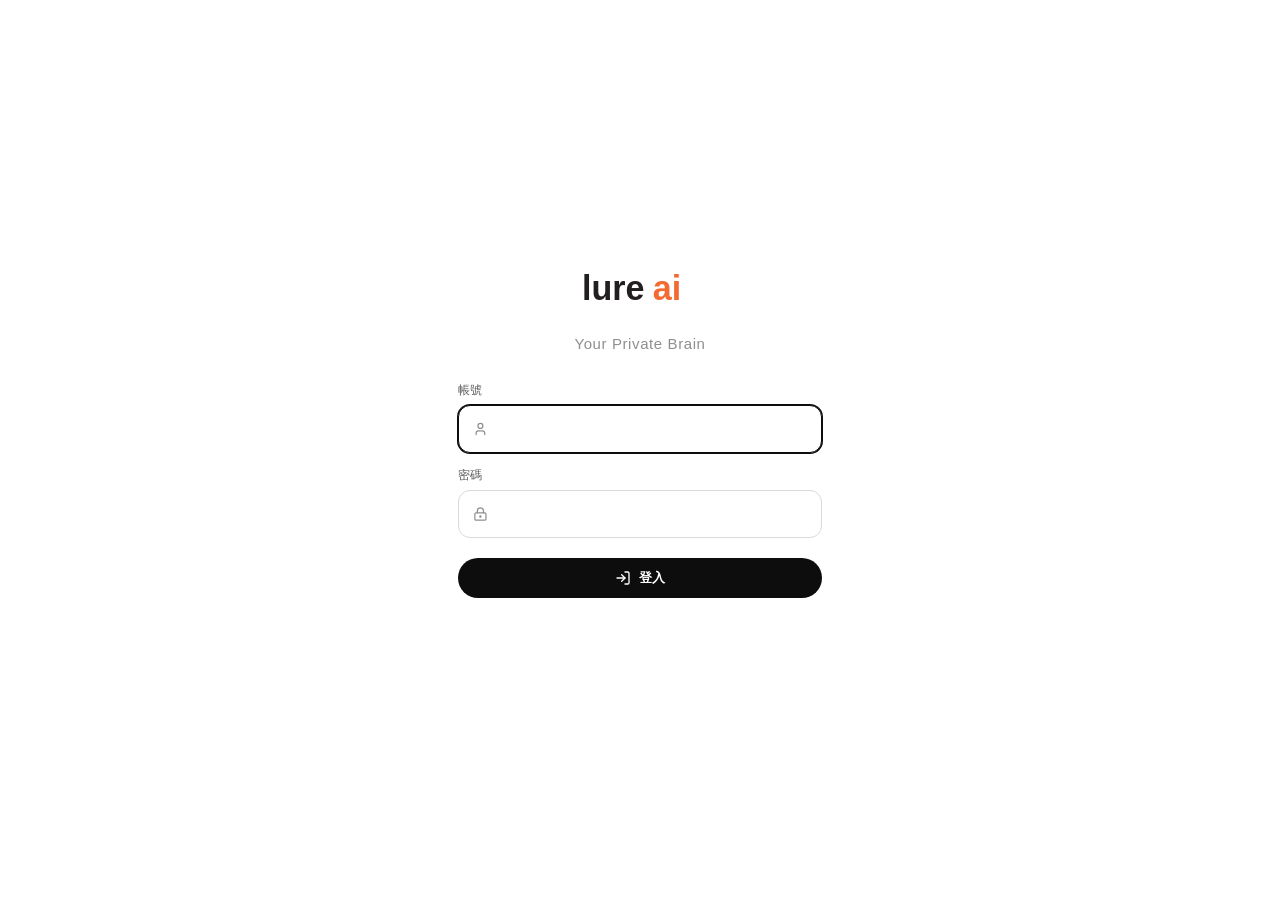
==== static/index.html @ c88744de "feat: 客服模式真人化、帳號彈窗與介面細修 客服模式（依使用者規格）： - 語氣專業穩重親切，不用「啦」可用「唷」，數字一律阿拉伯數字 - 每則訊息 10 字內、超過自動拆句（模型指令＋前端 se" ====
<!doctype html>
<html lang="zh-Hant">
<head>
  <meta charset="utf-8">
  <meta name="viewport" content="width=device-width, initial-scale=1, viewport-fit=cover, interactive-widget=resizes-content">
  <!-- 深色模式下沒有對應的 theme-color 時，iOS 會用系統灰底畫狀態列，
       頁面是白的就會出現一條分割線；兩種模式都指定白色並鎖定淺色配色。 -->
  <meta name="theme-color" content="#ffffff" media="(prefers-color-scheme: light)">
  <meta name="theme-color" content="#ffffff" media="(prefers-color-scheme: dark)">
  <meta name="theme-color" content="#ffffff">
  <meta name="color-scheme" content="light">
  <meta name="mobile-web-app-capable" content="yes">
  <meta name="apple-mobile-web-app-capable" content="yes">
  <meta name="apple-mobile-web-app-status-bar-style" content="default">
  <meta name="apple-mobile-web-app-title" content="LUREAI">
  <title>LUREAI 你的智慧大腦中心</title>
  <link rel="icon" href="favicon.png" type="image/png">
  <link rel="apple-touch-icon" href="app-icon.png">
  <link rel="manifest" href="manifest.webmanifest">
  <link rel="stylesheet" href="app.css">
</head>
<body>
  <section id="login-gate" class="login-gate" aria-labelledby="login-title">
    <form id="login-form" class="login-panel">
      <img class="login-logo" src="logo.svg" alt="lure ai">
      <div class="login-heading">
        <h1 id="login-title" class="login-tagline">Your Private Brain</h1>
      </div>
      <label for="login-username">帳號</label>
      <div class="login-field"><i data-lucide="user"></i><input id="login-username" name="username" autocomplete="username" required></div>
      <label for="login-password">密碼</label>
      <div class="login-field"><i data-lucide="lock-keyhole"></i><input id="login-password" name="password" type="password" autocomplete="current-password" required></div>
      <button id="login-button" class="command-button login-button" type="submit"><i data-lucide="log-in"></i><span>登入</span></button>
      <p id="login-status" class="login-status" role="status" aria-live="polite"></p>
    </form>
  </section>

  <div id="app-shell" class="app-shell" hidden>
    <aside class="sidebar" id="sidebar" aria-label="對話側邊欄">
      <div class="brand-row">
        <img class="brand-logo" src="logo.svg" alt="lure ai">
        <button class="icon-button sidebar-search" id="sidebar-search" type="button" title="搜尋對話" aria-label="搜尋對話"><i data-lucide="search"></i></button>
        <button class="icon-button sidebar-panel" id="sidebar-panel" type="button" title="收合側邊欄" aria-label="收合側邊欄"><i data-lucide="panel-left-close"></i></button>
        <button class="icon-button sidebar-close" id="sidebar-close" title="關閉側邊欄" aria-label="關閉側邊欄"><i data-lucide="x"></i></button>
      </div>
      <label class="conversation-search" id="conversation-search" hidden>
        <i data-lucide="search"></i>
        <input id="conversation-search-input" type="search" placeholder="搜尋對話" aria-label="搜尋最近對話">
      </label>
      <nav class="primary-nav" aria-label="主要功能">
        <button class="primary-nav-item active" id="new-chat" type="button"><i data-lucide="square-pen"></i><span>新對話</span></button>
      </nav>
      <div class="sidebar-label">最近</div>
      <nav id="conversation-list" class="conversation-list" aria-label="最近對話"></nav>
      <div class="sidebar-footer">
        <div id="account-menu" class="account-menu" hidden>
          <div class="account-tabs" role="tablist" aria-label="帳號選單分頁">
            <button class="account-tab active" type="button" data-tab="settings">設定</button>
            <button class="account-tab" type="button" data-tab="usage">用量</button>
          </div>
          <div id="account-panel-settings" class="account-panel">
            <div class="menu-label">語氣設定</div>
            <div class="tone-toggle" id="tone-toggle" role="group" aria-label="語氣設定">
              <button type="button" class="tone-option active" data-tone="expert" aria-pressed="true" title="專家模式：完整條列、講深講透">專家</button>
              <button type="button" class="tone-option" data-tone="service" aria-pressed="false" title="客服模式：像真人聊天，一句一句回">客服</button>
            </div>
          </div>
          <div id="account-panel-usage" class="account-panel" hidden>
            <section class="usage-panel" aria-labelledby="usage-title">
              <div class="usage-heading"><span id="usage-title">本月用量</span><strong id="usage-percent">0%</strong></div>
              <div class="usage-track" role="progressbar" aria-label="本月預算用量" aria-valuemin="0" aria-valuemax="100" aria-valuenow="0"><span id="usage-progress"></span></div>
              <strong id="usage-spend" class="usage-spend">NT$0 / NT$0</strong>
              <span id="usage-tokens" class="usage-tokens">0 tokens</span>
            </section>
          </div>
        </div>
        <div class="user-account" id="user-account" role="button" tabindex="0" aria-haspopup="true" aria-expanded="false" title="帳號選單">
          <div id="profile-avatar" class="profile-avatar" aria-hidden="true">U</div>
          <div class="profile-copy"><strong id="user-name">使用者</strong><span id="index-scope" hidden>索引已隔離</span></div>
          <a id="admin-link" class="icon-button" href="/admin" target="_blank" rel="noopener" title="設定（另開分頁）" aria-label="設定（另開分頁）" hidden><i data-lucide="settings"></i></a>
          <button id="logout-button" class="icon-button" type="button" title="登出" aria-label="登出"><i data-lucide="log-out"></i></button>
        </div>
      </div>
    </aside>

    <main class="chat-main" id="chat-main">
      <header class="topbar">
        <button class="icon-button menu-button" id="menu-button" title="開啟側邊欄" aria-label="開啟側邊欄"><i data-lucide="panel-left"></i></button>
        <div class="topbar-title" id="topbar-title">
          <h1 id="conversation-title">新對話</h1>
          <input id="conversation-title-input" class="title-input" maxlength="40" aria-label="編輯對話名稱" hidden>
          <button id="rename-conversation" class="icon-button rename-button" type="button" title="編輯名稱" aria-label="編輯對話名稱"><i data-lucide="pencil"></i></button>
        </div>
      </header>

      <section id="messages" class="messages" aria-live="polite"></section>

      <div class="composer-shell">
        <form id="composer" class="composer">
          <textarea id="prompt" rows="1" maxlength="1200" placeholder="輸入輔導問題" aria-label="輸入問題"></textarea>
          <button id="stop-button" class="composer-action stop-action" type="button" title="停止產生" aria-label="停止產生" hidden><i data-lucide="square"></i></button>
          <button id="send-button" class="composer-action send-action" type="submit" title="送出訊息" aria-label="送出訊息"><i data-lucide="arrow-up"></i></button>
        </form>
        <div class="composer-meta"><span id="knowledge-scope">回答僅使用已核准知識</span><span id="char-count">0 / 1200</span></div>
      </div>
    </main>

    <aside id="source-drawer" class="source-drawer" aria-label="來源資料" aria-hidden="true">
      <div class="drawer-header">
        <div><span class="eyebrow">SOURCE</span><h2>回答來源</h2></div>
        <button class="icon-button" id="source-close" title="關閉來源" aria-label="關閉來源"><i data-lucide="x"></i></button>
      </div>
      <div id="source-content" class="source-content"></div>
    </aside>
    <button id="drawer-overlay" class="drawer-overlay" aria-label="關閉面板" hidden></button>
  </div>
  <script src="vendor/lucide.min.js"></script>
  <script src="chat.js"></script>
</body>
</html>
---- static/app.css ----
:root {
  color-scheme: light;
  --ink: #0d0d0d;
  --ink-soft: #5d5d5d;
  --canvas: #ffffff;
  --surface: #ffffff;
  --sidebar: #f9f9f9;
  --line: #ececec;
  --line-strong: #d9d9d9;
  --muted: #8f8f8f;
  --hover: #ececec;
  --bubble: #f4f4f4;
  --ok: #10a37f;
  --ok-soft: #e6f4ef;
  --warning: #d92d20;
  --warning-soft: #fdecea;
  --caution: #b54708;
  --caution-soft: #fff3e0;
  --focus: #2f6fca;
  --sidebar-width: 260px;
  --drawer-width: 420px;
  --radius: 16px;
  --radius-sm: 12px;
  --radius-pill: 999px;
  font-family: -apple-system, BlinkMacSystemFont, "Segoe UI", "Helvetica Neue", "PingFang TC", "Noto Sans TC", sans-serif;
  color: var(--ink);
  background: var(--canvas);
  letter-spacing: 0;
}

* { box-sizing: border-box; letter-spacing: 0; }
[hidden] { display: none !important; }
html, body { height: 100%; margin: 0; }
body { overflow: hidden; background: var(--canvas); overscroll-behavior-y: none; }
/* 安裝成 App 後畫面會延伸到瀏海與底部，這兩塊要跟內容同色。 */
@supports (padding: env(safe-area-inset-top)) {
  html { background: var(--canvas); }
}
button, input, textarea, select { font: inherit; }
button, a { -webkit-tap-highlight-color: transparent; }
button:focus-visible, a:focus-visible, input:focus-visible, textarea:focus-visible, select:focus-visible { outline: 3px solid color-mix(in srgb, var(--focus) 28%, transparent); outline-offset: 2px; }
.app-shell { min-height: 0; display: grid; grid-template-columns: var(--sidebar-width) minmax(0, 1fr); height: 100%; }
.app-shell:has(.sidebar.desktop-hidden) { grid-template-columns: 0 minmax(0, 1fr); }

.sidebar { min-width: 0; display: flex; flex-direction: column; padding: 10px 8px 8px; color: var(--ink); background: var(--sidebar); border-right: 1px solid var(--line); z-index: 30; transition: margin-left 180ms ease; }
.sidebar.desktop-hidden { margin-left: calc(var(--sidebar-width) * -1); }
.brand-row { min-height: 48px; display: flex; align-items: center; gap: 4px; padding: 0 4px 0 7px; }
.brand-logo { display: block; width: 94px; height: 28px; object-fit: contain; object-position: left center; }
.brand-row .brand-logo { margin-right: auto; }
.sidebar-close { display: none; }
.sidebar-search, .sidebar-panel { flex: 0 0 34px; }
.icon-button { width: 34px; height: 34px; display: inline-grid; place-items: center; padding: 0; color: var(--ink); background: transparent; border: 0; border-radius: 10px; cursor: pointer; text-decoration: none; }
.icon-button:hover { background: var(--hover); }
.icon-button svg { width: 19px; height: 19px; stroke-width: 1.8; }
.sidebar-close { display: none; }
.conversation-search { height: 40px; display: flex; align-items: center; gap: 8px; margin: 4px 4px 7px; padding: 0 12px; background: var(--surface); border: 1px solid var(--line-strong); border-radius: var(--radius-pill); }
.conversation-search svg { width: 16px; color: var(--muted); }
.conversation-search input { min-width: 0; width: 100%; border: 0; outline: 0; background: transparent; }
.primary-nav { display: grid; gap: 2px; margin: 12px 0 25px; }
.primary-nav-item { width: 100%; min-height: 40px; display: flex; align-items: center; gap: 12px; padding: 8px 10px; color: var(--ink); background: transparent; border: 0; border-radius: 10px; text-decoration: none; text-align: left; cursor: pointer; font-size: 14px; }
.primary-nav-item:hover, .primary-nav-item.active { background: var(--hover); }
.primary-nav-item svg { width: 20px; height: 20px; flex: 0 0 20px; stroke-width: 1.8; }
.sidebar-label { margin: 0 10px 8px; color: var(--muted); font-size: 12px; font-weight: 500; }
.conversation-list { flex: 1; min-height: 0; overflow-y: auto; }
.conversation-item { width: 100%; min-height: 38px; display: flex; align-items: center; gap: 6px; padding: 6px 6px 6px 10px; margin-bottom: 2px; color: var(--ink); background: transparent; border: 0; border-radius: 10px; text-align: left; cursor: pointer; font-size: 13px; }
.conversation-item:hover, .conversation-item.active { background: var(--hover); }
.conversation-item span { flex: 1; min-width: 0; overflow: hidden; text-overflow: ellipsis; white-space: nowrap; }
.conversation-delete { width: 28px; height: 28px; flex: 0 0 28px; display: inline-grid; place-items: center; padding: 0; color: var(--muted); background: transparent; border: 0; border-radius: 8px; cursor: pointer; opacity: 0; transition: opacity 120ms ease; }
.conversation-delete svg { width: 15px; height: 15px; }
.conversation-item:hover .conversation-delete, .conversation-item:focus-within .conversation-delete { opacity: 1; }
.conversation-delete:hover { color: var(--warning); background: #e4e4e4; }
/* 刪除不用瀏覽器原生視窗：第一下變成「確定刪除」，再按一下才刪 */
.conversation-delete.confirming { width: auto; flex-basis: auto; padding: 0 8px; opacity: 1; color: var(--warning); background: var(--warning-soft); }
.confirm-delete { font-size: 11px; font-weight: 600; white-space: nowrap; }
@media (hover: none) {
  .conversation-delete { opacity: 1; }
}
.sidebar-footer { position: relative; display: grid; gap: 12px; padding: 14px 7px 5px; border-top: 1px solid var(--line); }
/* 帳號彈窗：按名字打開，設定（語氣）／用量 兩個分頁 */
.account-menu { position: absolute; left: 7px; right: 7px; bottom: calc(100% + 6px); z-index: 80; padding: 10px; background: var(--surface); border: 1px solid var(--line); border-radius: var(--radius); box-shadow: 0 10px 26px rgba(0, 0, 0, 0.08); }
.account-tabs { display: flex; gap: 2px; padding: 2px; margin-bottom: 10px; background: var(--sidebar); border-radius: var(--radius-pill); }
.account-tab { flex: 1; min-height: 28px; color: var(--ink-soft); background: transparent; border: 0; border-radius: var(--radius-pill); cursor: pointer; font-size: 12px; font-weight: 600; }
.account-tab.active { color: #fff; background: var(--ink); }
.menu-label { margin: 2px 2px 8px; color: var(--muted); font-size: 11px; }
.account-panel .tone-toggle { display: flex; }
.account-menu .usage-panel { border: 0; padding: 2px; }
.usage-panel { min-width: 0; padding: 12px; background: var(--surface); border: 1px solid var(--line); border-radius: var(--radius-sm); }
.usage-heading { display: flex; align-items: center; justify-content: space-between; gap: 10px; color: var(--muted); font-size: 10px; }
.usage-heading strong { color: var(--ink); font-family: "SFMono-Regular", Consolas, monospace; font-size: 10px; }
.usage-track { height: 6px; margin: 8px 0; overflow: hidden; background: #e7e7e7; border-radius: 3px; }
.usage-track span { display: block; width: 0; height: 100%; background: var(--ink); border-radius: inherit; transition: width 220ms ease; }
.usage-spend, .usage-tokens { display: block; }
.usage-spend { font-size: 11px; font-weight: 650; }
.usage-tokens { margin-top: 3px; color: var(--muted); font-family: "SFMono-Regular", Consolas, monospace; font-size: 9px; }
.user-account { min-width: 0; display: flex; align-items: center; gap: 9px; padding: 4px; border-radius: 10px; cursor: pointer; }
.user-account:hover { background: var(--hover); }
.user-account .icon-button { flex: 0 0 30px; width: 30px; height: 30px; color: var(--muted); }
.profile-avatar { width: 31px; height: 31px; flex: 0 0 31px; display: grid; place-items: center; color: #fff; background: var(--ink); border-radius: 50%; font-size: 13px; font-weight: 700; }
.profile-copy { min-width: 0; flex: 1; }
.profile-copy strong, .profile-copy span { display: block; overflow: hidden; text-overflow: ellipsis; white-space: nowrap; }
.profile-copy strong { font-size: 12px; }
.profile-copy span { margin-top: 3px; color: var(--muted); font-size: 10px; }

.login-gate { min-height: 100dvh; display: grid; place-items: center; padding: 24px; background: var(--canvas); }
.login-panel { width: min(380px, 100%); padding: 8px; background: transparent; border: 0; }
.login-logo { display: block; width: 122px; height: 37px; margin: 0 auto; object-fit: contain; object-position: center; }
.login-heading { margin: 26px 0 30px; text-align: center; }
.login-tagline { margin: 0; color: var(--muted); font-size: 15px; font-weight: 500; letter-spacing: .04em; }
.login-panel > label { display: block; margin: 14px 0 6px; color: var(--ink-soft); font-size: 12px; font-weight: 500; }
.login-field { height: 48px; display: flex; align-items: center; gap: 10px; padding: 0 14px; background: var(--surface); border: 1px solid var(--line-strong); border-radius: var(--radius-sm); }
.login-field:focus-within { border-color: var(--ink); box-shadow: 0 0 0 1px var(--ink); }
.login-field svg { width: 16px; color: var(--muted); }
.login-field input { min-width: 0; width: 100%; height: 100%; padding: 0; border: 0; outline: 0; background: transparent; }
.login-button { width: 100%; margin-top: 20px; min-height: 48px; border-radius: var(--radius-pill); font-size: 14px; }
.login-status { min-height: 18px; margin: 12px 0 0; color: var(--warning); text-align: center; font-size: 12px; }

.chat-main { position: relative; min-width: 0; min-height: 0; height: 100%; display: grid; grid-template-rows: 66px minmax(0, 1fr) auto; overflow: hidden; background: var(--surface); }
.topbar { position: relative; min-height: 66px; display: flex; align-items: center; justify-content: space-between; padding: 8px 18px; }
.topbar h1 { max-width: min(32vw, 420px); margin: 0; overflow: hidden; color: var(--ink); font-size: 15px; font-weight: 600; text-overflow: ellipsis; white-space: nowrap; opacity: 1; }
.is-empty .topbar-title { opacity: 0; pointer-events: none; }
.topbar-title { min-width: 0; display: flex; align-items: center; gap: 2px; margin-right: auto; }
.rename-button { width: 30px; height: 30px; color: var(--muted); flex: 0 0 30px; }
.rename-button svg { width: 15px; height: 15px; }
.title-input { width: min(320px, 52vw); height: 34px; padding: 0 10px; color: var(--ink); background: var(--surface); border: 1px solid var(--line-strong); border-radius: 10px; outline: 0; font-size: 15px; font-weight: 600; }
.title-input:focus { border-color: var(--ink); box-shadow: 0 0 0 1px var(--ink); }
.menu-button { display: none; }
.sidebar.desktop-hidden + .chat-main .menu-button { display: inline-grid; }
.mode-switch { position: absolute; left: 50%; top: 10px; display: grid; grid-template-columns: repeat(2, 108px); padding: 3px; background: var(--bubble); border-radius: var(--radius-pill); transform: translateX(-50%); }
.mode-option { height: 42px; display: grid; place-items: center; color: var(--ink-soft); background: transparent; border: 0; border-radius: var(--radius-pill); text-decoration: none; cursor: pointer; font-size: 14px; }
.mode-option.active { color: var(--ink); background: var(--surface); box-shadow: 0 1px 5px rgba(0, 0, 0, 0.12); font-weight: 600; }

.messages {
  min-height: 0;
  height: 100%;
  overflow-x: hidden;
  overflow-y: auto;
  padding: 0 24px 42px;
  overscroll-behavior-y: contain;
  scroll-behavior: smooth;
  scrollbar-gutter: stable;
  scrollbar-width: thin;
  touch-action: pan-y;
  -webkit-overflow-scrolling: touch;
}
.messages::-webkit-scrollbar { width: 7px; }
.messages::-webkit-scrollbar-thumb { background: #d7d7d7; border: 2px solid transparent; border-radius: 4px; background-clip: padding-box; }
.welcome { width: min(760px, 100%); margin: 0 auto; padding-top: min(28vh, 310px); }
.welcome h2 { margin: 0; color: var(--ink); font-size: 28px; line-height: 1.35; text-align: center; font-weight: 500; }
.prompt-list { width: min(680px, 100%); display: flex; flex-wrap: wrap; justify-content: center; gap: 10px; margin: 130px auto 0; }
.prompt-suggestion { min-height: 42px; display: inline-flex; align-items: center; gap: 9px; padding: 8px 16px; color: var(--ink-soft); background: var(--surface); border: 1px solid var(--line-strong); border-radius: var(--radius-pill); text-align: left; cursor: pointer; font-size: 13px; }
.prompt-suggestion:hover { color: var(--ink); background: var(--bubble); }
.prompt-suggestion svg { width: 16px; height: 16px; flex: 0 0 16px; color: var(--ink); fill: none; stroke-width: 1.8; }

.message-row { width: min(760px, 100%); display: flex; margin: 26px auto 0; }
.message-row:last-child { animation: message-in 180ms ease both; }
@keyframes message-in { from { opacity: 0; transform: translateY(6px); } to { opacity: 1; transform: translateY(0); } }
.message-avatar { display: none; }
.message-role { display: none; }
.message-content { min-width: 0; flex: 1; }
.message-row.user { justify-content: flex-end; }
.message-row.user .message-content { flex: 0 1 auto; max-width: min(78%, 560px); }
.message-row.user .message-text { padding: 11px 18px; color: var(--ink); background: var(--bubble); border-radius: 24px; }
.message-text { color: var(--ink); font-size: 15px; line-height: 1.8; overflow-wrap: anywhere; white-space: pre-wrap; }
.message-text strong { font-weight: 700; }
.message-text code { padding: 1px 6px; background: var(--bubble); border-radius: 5px; font-family: "SFMono-Regular", Consolas, monospace; font-size: .9em; }
.message-text.rich { white-space: normal; }
.message-text.rich > * { margin: 0; }
.message-text.rich > * + * { margin-top: 10px; }
.message-text.rich ul, .message-text.rich ol { padding-left: 20px; }
.message-text.rich li + li { margin-top: 6px; }
.message-text.rich li::marker { color: var(--muted); }
.message-text .md-heading { font-weight: 700; font-size: 16px; }
.cite-ref { display: inline-grid; place-items: center; min-width: 19px; height: 19px; margin: 0 1px; padding: 0 4px; color: var(--ink-soft); background: var(--bubble); border: 0; border-radius: 50%; cursor: pointer; vertical-align: 2px; font-size: 11px; font-weight: 700; }
.cite-ref:hover { color: #fff; background: var(--ink); }
.message-status { display: inline-flex; align-items: center; gap: 6px; min-height: 26px; margin-top: 13px; padding: 4px 10px; color: var(--ok); background: var(--ok-soft); border: 0; border-radius: var(--radius-pill); font-size: 11px; font-weight: 600; }
.message-status.escalated { color: var(--warning); background: var(--warning-soft); }
.message-status svg { width: 13px; height: 13px; }
.citation-list { display: flex; flex-wrap: wrap; align-items: center; gap: 6px; margin-top: 12px; }
.citation-label { color: var(--muted); font-size: 11px; }
.citation-button { min-height: 25px; display: inline-flex; align-items: center; gap: 6px; padding: 3px 10px 3px 4px; color: var(--ink-soft); background: var(--surface); border: 1px solid var(--line-strong); border-radius: var(--radius-pill); cursor: pointer; font-size: 11px; }
.citation-button:hover { color: var(--ink); background: var(--bubble); }
.citation-number { display: grid; place-items: center; width: 15px; height: 15px; color: #fff; background: var(--ink); border-radius: 50%; font-size: 9px; font-weight: 700; }
.typing { display: flex; gap: 5px; padding: 8px 0; }
.typing span { width: 6px; height: 6px; background: var(--muted); border-radius: 50%; animation: pulse 900ms ease-in-out infinite; }
.typing span:nth-child(2) { animation-delay: 150ms; }
.typing span:nth-child(3) { animation-delay: 300ms; }
@keyframes pulse { 0%, 100% { opacity: .3; transform: translateY(0); } 50% { opacity: 1; transform: translateY(-3px); } }

.composer-shell { position: relative; z-index: 5; padding: 12px 24px 16px; background: rgba(255, 255, 255, 0.97); border-top: 1px solid transparent; }
.is-empty .composer-shell { position: absolute; top: 42%; left: 0; right: 0; bottom: auto; padding: 0 40px; background: transparent; }
.composer { width: min(820px, 100%); min-height: 58px; display: flex; align-items: center; gap: 8px; margin: 0 auto; padding: 7px 8px 7px 12px; background: var(--surface); border: 1px solid var(--line-strong); border-radius: 28px; }
.is-empty .composer { width: min(640px, 100%); }
.composer:focus-within { border-color: #c8c8c8; box-shadow: 0 5px 20px rgba(0, 0, 0, 0.1); }
.composer textarea { min-width: 0; max-height: 160px; flex: 1; resize: none; padding: 9px 4px; color: var(--ink); background: transparent; border: 0; outline: 0; line-height: 1.5; }
.composer textarea::placeholder { color: var(--muted); }
.composer-tool, .composer-action { width: 40px; height: 40px; flex: 0 0 40px; display: grid; place-items: center; padding: 0; border: 0; border-radius: 50%; cursor: pointer; }
.composer-tool { color: var(--ink-soft); background: transparent; }
.composer-tool:hover { background: var(--hover); }
.composer-tool svg { width: 23px; height: 23px; }
.composer-action svg { width: 17px; height: 17px; }
.message-status.degraded { color: var(--caution); background: var(--caution-soft); }
.retrieval-mode { color: var(--muted); font-size: 12px; white-space: nowrap; }
.send-action { color: #fff; background: var(--ink); }
.send-action:hover { background: #3d3d3d; }
.send-action:disabled { color: #a5a5a5; background: #e6e6e6; cursor: default; }
.stop-action { color: #fff; background: var(--ink); }
.composer-meta { width: min(820px, 100%); display: flex; align-items: center; gap: 10px; justify-content: space-between; margin: 7px auto 0; color: var(--muted); font-size: 10px; }
.is-empty .composer-meta { display: none; }

/* 語氣設定：專家（條列講深）／客服（真人聊天一句一句回） */
.tone-toggle { display: inline-flex; gap: 2px; padding: 2px; background: var(--bubble); border-radius: var(--radius-pill); }
.tone-option { min-height: 24px; padding: 2px 12px; color: var(--ink-soft); background: transparent; border: 0; border-radius: var(--radius-pill); cursor: pointer; font-size: 11px; font-weight: 600; }
.tone-option.active { color: #fff; background: var(--ink); }

/* 客服模式的回答：每行畫成一顆獨立訊息泡泡 */
.message-text.bubbles { display: flex; flex-direction: column; align-items: flex-start; gap: 7px; }
.message-text.bubbles .chat-line { max-width: 92%; margin: 0; padding: 9px 15px; background: var(--bubble); border-radius: 18px; line-height: 1.6; }

.source-drawer { position: fixed; top: 0; right: 0; bottom: 0; z-index: 50; width: min(var(--drawer-width), 92vw); padding: 22px; overflow-y: auto; background: var(--surface); border-left: 1px solid var(--line); box-shadow: -18px 0 50px rgba(0, 0, 0, 0.12); transform: translateX(104%); transition: transform 180ms ease; }
.source-drawer.open { transform: translateX(0); }
.drawer-header { display: flex; align-items: flex-start; justify-content: space-between; padding-bottom: 18px; border-bottom: 1px solid var(--line); }
.eyebrow { display: block; color: var(--muted); font-family: "SFMono-Regular", Consolas, monospace; font-size: 10px; font-weight: 700; letter-spacing: .08em; }
.drawer-header h2 { margin: 4px 0 0; font-size: 21px; font-weight: 650; }
.source-block { padding: 18px 0; border-bottom: 1px solid var(--line); }
.source-block:last-child { border-bottom: 0; }
.source-topline { display: flex; align-items: center; justify-content: space-between; gap: 12px; }
.source-index { color: var(--ink); font-family: "SFMono-Regular", Consolas, monospace; font-weight: 700; }
.source-score { color: var(--muted); font-size: 11px; }
.source-block h3 { margin: 10px 0 5px; font-size: 14px; }
.source-locator { color: var(--muted); font-family: "SFMono-Regular", Consolas, monospace; font-size: 11px; overflow-wrap: anywhere; }
.source-excerpt { margin: 14px 0 0; padding-left: 13px; color: var(--ink-soft); border-left: 3px solid var(--line-strong); font-size: 13px; line-height: 1.75; white-space: pre-wrap; }
.drawer-overlay { position: fixed; inset: 0; z-index: 40; background: rgba(0, 0, 0, .3); border: 0; }
/* 手機版選單用：接住選單旁 20% 區域的點擊，但不壓暗畫面 */
.drawer-overlay.clear { background: transparent; }

/* Administration */
.admin-body { overflow: auto; }
.admin-shell { min-height: 100%; display: grid; grid-template-columns: var(--sidebar-width) minmax(0, 1fr); }
.admin-nav { position: sticky; top: 0; height: 100vh; display: flex; flex-direction: column; padding: 10px 8px 8px; color: var(--ink); background: var(--sidebar); border-right: 1px solid var(--line); }
.admin-brand { min-height: 48px; padding: 0 7px; color: var(--ink); text-decoration: none; }
.admin-brand .brand-logo { width: 94px; }
.admin-nav-label { margin: 13px 10px 8px; color: var(--muted); font-size: 11px; font-weight: 600; }
.admin-nav-links { display: grid; gap: 2px; margin-top: 0; }
.admin-nav-links a { min-height: 40px; display: flex; align-items: center; gap: 12px; padding: 8px 10px; color: var(--ink); border-radius: 10px; text-decoration: none; font-size: 13px; }
.admin-nav-links a:hover, .admin-nav-links a.active { background: var(--hover); }
.admin-nav-links svg { width: 17px; }
.admin-chat-link { min-height: 40px; display: flex; align-items: center; gap: 10px; margin-top: auto; padding: 8px 10px; color: var(--ink); border-radius: 10px; text-decoration: none; font-size: 13px; }
.admin-chat-link:hover { background: var(--hover); }
.admin-main { min-width: 0; padding: 12px 36px 70px; }
.admin-section { padding: 30px 0; scroll-margin-top: 10px; }
.admin-section[hidden] { display: none; }
.section-heading { display: flex; align-items: center; justify-content: space-between; gap: 18px; margin-bottom: 18px; }
.section-heading h2 { margin: 0; font-size: 18px; }
.section-heading p { margin: 5px 0 0; color: var(--muted); font-size: 12px; }
.command-button { min-height: 40px; display: inline-flex; align-items: center; justify-content: center; gap: 8px; padding: 8px 18px; color: #fff; background: var(--ink); border: 0; border-radius: var(--radius-pill); cursor: pointer; font-weight: 600; font-size: 13px; }
.command-button:hover { background: #3d3d3d; }
.command-button svg { width: 16px; height: 16px; }
.stats-grid { display: grid; grid-template-columns: repeat(4, minmax(0, 1fr)); border: 1px solid var(--line); border-radius: var(--radius); overflow: hidden; }
.stat-card { min-width: 0; padding: 18px; background: var(--surface); border-right: 1px solid var(--line); }
.stat-card:last-child { border-right: 0; }
.stat-card span { display: block; color: var(--muted); font-size: 11px; }
.stat-card strong { display: block; margin-top: 8px; font-family: "SFMono-Regular", Consolas, monospace; font-size: 26px; }
.alert-stat strong { color: var(--warning); }
.pipeline-heading { display: flex; align-items: baseline; justify-content: space-between; gap: 16px; margin: 22px 0 10px; }
.pipeline-heading h3 { margin: 0; font-size: 13px; }
.pipeline-heading p { margin: 0; color: var(--muted); font-size: 11px; }
.health-overview { display: grid; grid-template-columns: minmax(250px, 1fr) auto; align-items: stretch; margin-bottom: 12px; background: var(--surface); border: 1px solid var(--line); border-radius: var(--radius); }
.health-overall-panel { min-height: 82px; display: flex; align-items: center; gap: 13px; padding: 16px 18px; }
.health-state-icon { width: 36px; height: 36px; display: grid; place-items: center; color: var(--muted); background: var(--bubble); border-radius: 50%; }
.health-state-icon svg { width: 19px; height: 19px; }
.health-overall-panel > div > span { display: block; color: var(--muted); font-size: 10px; }
.health-overall-panel strong { display: block; margin-top: 4px; font-size: 18px; }
.health-overview[data-status="ok"] .health-state-icon { color: var(--ok); background: var(--ok-soft); }
.health-overview[data-status="warning"] .health-state-icon { color: var(--caution); background: var(--caution-soft); }
.health-overview[data-status="error"] .health-state-icon { color: var(--warning); background: var(--warning-soft); }
.health-summary { display: grid; grid-template-columns: repeat(3, minmax(76px, 1fr)); border-left: 1px solid var(--line); }
.health-summary span { min-width: 76px; display: grid; place-items: center; align-content: center; gap: 3px; padding: 12px; color: var(--muted); border-left: 1px solid var(--line); font-size: 10px; }
.health-summary span:first-child { border-left: 0; }
.health-summary strong { color: var(--ink); font-family: "SFMono-Regular", Consolas, monospace; font-size: 20px; }
.health-grid { overflow: hidden; background: var(--surface); border: 1px solid var(--line); border-radius: var(--radius); }
.health-item { display: grid; grid-template-columns: 34px minmax(180px, .7fr) minmax(260px, 1.3fr); align-items: center; gap: 12px; min-height: 82px; padding: 14px 16px; border-bottom: 1px solid var(--line); }
.health-item:last-child { border-bottom: 0; }
.health-item-icon { width: 30px; height: 30px; display: grid; place-items: center; color: var(--muted); background: var(--bubble); border-radius: 8px; }
.health-item-icon svg { width: 17px; height: 17px; }
.health-item[data-status="ok"] .health-item-icon { color: var(--ok); background: var(--ok-soft); }
.health-item[data-status="warning"] .health-item-icon { color: var(--caution); background: var(--caution-soft); }
.health-item[data-status="error"] .health-item-icon { color: var(--warning); background: var(--warning-soft); }
.health-item-copy > div { display: flex; align-items: center; gap: 8px; }
.health-item-copy strong { font-size: 13px; }
.health-item-copy p { margin: 5px 0 0; color: var(--muted); font-size: 11px; line-height: 1.5; }
.health-badge { padding: 2px 8px; color: var(--muted); background: var(--bubble); border-radius: var(--radius-pill); font-size: 9px; font-weight: 700; }
.health-item[data-status="ok"] .health-badge { color: var(--ok); background: var(--ok-soft); }
.health-item[data-status="warning"] .health-badge { color: var(--caution); background: var(--caution-soft); }
.health-item[data-status="error"] .health-badge { color: var(--warning); background: var(--warning-soft); }
.health-item-meta { min-width: 0; display: flex; align-items: flex-start; justify-content: space-between; gap: 16px; }
.health-item-meta > div { display: flex; flex-wrap: wrap; justify-content: flex-end; gap: 5px 12px; }
.health-item-meta > div span { color: var(--ink-soft); font-family: "SFMono-Regular", Consolas, monospace; font-size: 9px; overflow-wrap: anywhere; }
.health-item-meta b { margin-right: 4px; color: var(--muted); font-family: inherit; font-weight: 500; }
.health-latency { flex: 0 0 auto; color: var(--muted); font-family: "SFMono-Regular", Consolas, monospace; font-size: 10px; }
.command-button.is-loading svg { animation: health-spin 800ms linear infinite; }
@keyframes health-spin { to { transform: rotate(360deg); } }
.admin-search-form { display: flex; flex-wrap: wrap; gap: 8px; }
.admin-search-form input { min-width: 0; height: 42px; flex: 1; padding: 0 14px; background: var(--surface); border: 1px solid var(--line-strong); border-radius: var(--radius-sm); outline: 0; }
.admin-search-form input:focus { border-color: var(--ink); box-shadow: 0 0 0 1px var(--ink); }
.admin-search-form select { height: 42px; padding: 0 12px; background: var(--surface); border: 1px solid var(--line-strong); border-radius: var(--radius-sm); outline: 0; color: var(--ink); font-size: 13px; cursor: pointer; }
.admin-search-form select:focus { border-color: var(--ink); box-shadow: 0 0 0 1px var(--ink); }
.compact-search { max-width: 600px; margin-bottom: 14px; }
.user-form { max-width: 840px; margin-bottom: 14px; }
.user-form select { flex: 0 0 132px; }
.role-badge { display: inline-block; padding: 3px 10px; color: var(--muted); background: var(--bubble); border-radius: var(--radius-pill); font-size: 11px; font-weight: 600; }
.role-badge.is-admin { color: var(--ok); background: var(--ok-soft); }
.bordered-icon { color: var(--ink-soft); background: var(--surface); border: 1px solid var(--line-strong); }
.result-list { display: grid; gap: 8px; margin-top: 14px; }
.result-row { padding: 14px 0; border-top: 1px solid var(--line); }
.result-row:first-child { border-top: 0; }
.result-row h3 { margin: 0; font-size: 13px; }
.result-meta { display: flex; flex-wrap: wrap; gap: 10px; margin-top: 5px; color: var(--muted); font-family: "SFMono-Regular", Consolas, monospace; font-size: 10px; }
.result-row p { margin: 9px 0 0; color: var(--ink-soft); font-size: 12px; line-height: 1.65; }
.table-shell { max-width: 100%; overflow-x: auto; background: var(--surface); border: 1px solid var(--line); border-radius: var(--radius); }
.data-table { width: 100%; border-collapse: collapse; font-size: 12px; }
.data-table th { padding: 10px 12px; color: var(--muted); background: var(--sidebar); border-bottom: 1px solid var(--line); text-align: left; white-space: nowrap; }
.data-table td { max-width: 460px; padding: 11px 12px; border-bottom: 1px solid var(--line); vertical-align: top; overflow-wrap: anywhere; }
.data-table tr:last-child td { border-bottom: 0; }
.table-status { display: inline-flex; padding: 3px 8px; color: var(--ok); background: var(--ok-soft); border-radius: var(--radius-pill); font-size: 10px; font-weight: 700; }
.table-status.escalated { color: var(--warning); background: var(--warning-soft); }
.empty-state { padding: 24px; color: var(--muted); text-align: center; font-size: 12px; }
.toast { position: fixed; right: 22px; bottom: 22px; z-index: 80; max-width: min(360px, calc(100vw - 44px)); padding: 11px 16px; color: #fff; background: var(--ink); border-radius: var(--radius-sm); box-shadow: 0 10px 30px rgba(0, 0, 0, .2); opacity: 0; pointer-events: none; transform: translateY(8px); transition: opacity 140ms ease, transform 140ms ease; font-size: 12px; }
.toast.show { opacity: 1; transform: translateY(0); }
.toast.error { background: var(--warning); }

@media (max-width: 980px) {
  .stats-grid { grid-template-columns: repeat(2, minmax(0, 1fr)); }
  .stat-card:nth-child(2) { border-right: 0; }
  .stat-card:nth-child(-n+2) { border-bottom: 1px solid var(--line); }
}

@media (max-width: 760px) {
  /* Inputs below 16px trigger focus-zoom on iOS Safari. */
  input, select, textarea { font-size: 16px; }
  .icon-button { width: 40px; height: 40px; }
  .app-shell { display: block; }
  /* 手機版選單開成左側 80% 純白抽屜：沒有壓暗的背景、沒有陰影，
     上方就不會出現跟狀態列的交界；右邊露出的 20% 用透明層接住點擊來關閉。 */
  .sidebar, .sidebar.desktop-hidden { position: fixed; inset: 0; z-index: 60; width: 80%; margin-left: 0; padding-top: max(10px, env(safe-area-inset-top)); padding-bottom: max(8px, env(safe-area-inset-bottom)); background: var(--surface); border-right: 1px solid var(--line); transform: translateX(-104%); transition: transform 180ms ease; }
  .sidebar.open { transform: translateX(0); }
  .sidebar-close, .menu-button, .sidebar.desktop-hidden + .chat-main .menu-button { display: inline-grid; }
  .sidebar-panel { display: none; }
  .chat-main { height: 100svh; height: 100dvh; grid-template-rows: auto minmax(0, 1fr) auto; }
  .topbar { min-height: 58px; padding: max(8px, env(safe-area-inset-top)) 13px 8px; }
  .topbar h1 { max-width: 52vw; font-size: 15px; }
  .rename-button { width: 34px; height: 34px; flex-basis: 34px; }
  .title-input { font-size: 16px; }
  .mode-switch { top: 8px; grid-template-columns: repeat(2, 84px); }
  .mode-option { height: 36px; font-size: 13px; }
  .messages { padding: 0 14px 26px; }
  .welcome { padding-top: 22vh; }
  .welcome h2 { font-size: 23px; }
  .prompt-list { margin-top: 150px; }
  .prompt-suggestion { font-size: 13px; }
  .message-row { margin-top: 22px; }
  .message-row.user .message-content { max-width: 86%; }
  .message-text { font-size: 16px; line-height: 1.75; }
  .composer-shell { padding: 9px 11px max(10px, env(safe-area-inset-bottom)); }
  .is-empty .composer-shell { top: 35%; padding: 0 14px; }
  .composer { min-height: 52px; padding: 5px 6px 5px 10px; }
  .composer-tool, .composer-action { width: 38px; height: 38px; flex-basis: 38px; }
  .retrieval-mode { display: none; }
  .composer-meta #knowledge-scope { display: none; }
  .composer-meta { justify-content: flex-end; }
  .admin-shell { display: block; }
  .admin-nav { position: sticky; top: 0; z-index: 20; width: 100%; height: auto; padding: max(10px, env(safe-area-inset-top)) 12px 10px; border-right: 0; border-bottom: 1px solid var(--line); }
  .admin-brand, .admin-nav-label { display: none; }
  .admin-nav-links { grid-template-columns: repeat(6, minmax(0, 1fr)); margin: 0; overflow-x: auto; }
  .admin-nav-links a { justify-content: center; padding: 8px; }
  .admin-nav-links span { display: none; }
  .admin-chat-link { justify-content: center; margin-top: 8px; }
  .admin-main { padding: 4px 16px max(50px, env(safe-area-inset-bottom)); }
  .admin-section { padding: 20px 0; }
  .section-heading { flex-wrap: wrap; }
  .section-heading { align-items: flex-start; }
  .pipeline-heading { align-items: flex-start; flex-direction: column; gap: 4px; }
  .health-overview { grid-template-columns: 1fr; }
  .health-summary { border-top: 1px solid var(--line); border-left: 0; }
  .health-item { grid-template-columns: 30px minmax(0, 1fr); }
  .health-item-meta { grid-column: 2; flex-direction: column; gap: 7px; }
  .health-item-meta > div { justify-content: flex-start; }
  .stats-grid { grid-template-columns: repeat(2, minmax(0, 1fr)); }
  .admin-search-form { align-items: stretch; }
  /* Narrow screens: search on its own row, filters underneath. */
  .compact-search input[type="search"] { flex: 1 0 100%; }
  .compact-search .select-field { flex: 1 1 auto; }
  .compact-search .select-button { min-width: 0; width: 100%; }
  .user-form { flex-direction: column; }
  .admin-search-form .command-button span { display: none; }
}

@media (prefers-reduced-motion: reduce) {
  *, *::before, *::after { scroll-behavior: auto !important; animation-duration: 0.01ms !important; transition-duration: 0.01ms !important; }
}

.followup-list { display: flex; flex-direction: column; align-items: flex-start; gap: 7px; margin-top: 14px; }
.followup-button { min-height: 36px; display: inline-flex; align-items: center; gap: 8px; padding: 7px 15px; color: var(--ink-soft); background: var(--surface); border: 1px solid var(--line-strong); border-radius: var(--radius-pill); cursor: pointer; text-align: left; font-size: 13px; }
.followup-button:hover { color: var(--ink); background: var(--bubble); }
.followup-button svg { width: 14px; height: 14px; flex: 0 0 14px; color: var(--muted); }

/* Knowledge curation views */
.heading-actions { display: flex; align-items: center; gap: 8px; }
.ghost-button { color: var(--ink); background: var(--surface); border: 1px solid var(--line-strong); text-decoration: none; }
.ghost-button:hover { background: var(--bubble); }
.domain-grid { display: grid; gap: 14px; }
.domain-block { padding: 16px; background: var(--surface); border: 1px solid var(--line); border-radius: var(--radius); }
.domain-head { display: flex; align-items: baseline; justify-content: space-between; gap: 12px; margin-bottom: 10px; }
.domain-head h4 { margin: 0; font-size: 14px; }
.domain-head span { color: var(--muted); font-size: 12px; }
.domain-badge { padding: 2px 8px; color: var(--ink-soft); background: var(--bubble); border: 1px solid var(--line); border-radius: var(--radius-pill); font-weight: 600; }
.category-grid { display: grid; grid-template-columns: repeat(auto-fill, minmax(160px, 1fr)); gap: 8px; }
.category-card { display: flex; align-items: center; justify-content: space-between; gap: 10px; padding: 12px 14px; background: var(--surface); border: 1px solid var(--line); border-radius: var(--radius-sm); font-size: 12px; }
.category-card strong { font-family: "SFMono-Regular", Consolas, monospace; font-size: 16px; }
.knowledge-list { display: grid; gap: 8px; margin-top: 14px; }
.knowledge-card { padding: 16px; background: var(--surface); border: 1px solid var(--line); border-radius: var(--radius); }
.knowledge-head { display: flex; align-items: flex-start; justify-content: space-between; gap: 12px; }
.knowledge-card h3 { margin: 0; font-size: 14px; }
.knowledge-meta { display: flex; flex-wrap: wrap; align-items: center; gap: 6px; margin-top: 6px; color: var(--muted); font-size: 11px; }
.knowledge-actions { display: flex; flex: 0 0 auto; gap: 4px; }
.knowledge-card p { margin: 10px 0 0; color: var(--ink-soft); font-size: 12px; line-height: 1.7; }
.knowledge-note { color: var(--muted); font-size: 11px; white-space: nowrap; }
.origin-badge { padding: 2px 8px; color: var(--muted); background: var(--bubble); border-radius: var(--radius-pill); font-weight: 600; }
.origin-badge.is-custom { color: var(--ok); background: var(--ok-soft); }
.issue-chip { display: inline-block; padding: 2px 8px; color: var(--caution); background: var(--caution-soft); border-radius: var(--radius-pill); font-size: 11px; font-weight: 600; }
.issue-summary { display: flex; flex-wrap: wrap; gap: 6px; margin-bottom: 6px; }
.knowledge-editor { display: grid; gap: 12px; margin-bottom: 16px; padding: 18px; background: var(--surface); border: 1px solid var(--line-strong); border-radius: var(--radius); }
.editor-row { display: grid; grid-template-columns: 2fr 1.2fr 1fr; gap: 12px; }
.knowledge-editor label { display: grid; gap: 6px; color: var(--ink-soft); font-size: 12px; font-weight: 500; }
.knowledge-editor input, .knowledge-editor select, .knowledge-editor textarea { padding: 10px 12px; color: var(--ink); background: var(--surface); border: 1px solid var(--line-strong); border-radius: var(--radius-sm); outline: 0; font-size: 14px; }
.knowledge-editor textarea { resize: vertical; line-height: 1.7; }
.knowledge-editor input:focus, .knowledge-editor select:focus, .knowledge-editor textarea:focus { border-color: var(--ink); box-shadow: 0 0 0 1px var(--ink); }
.editor-actions { display: flex; align-items: center; justify-content: flex-end; gap: 8px; }
.editor-hint { margin-right: auto; color: var(--muted); font-size: 11px; }

@media (max-width: 760px) {
  .heading-actions { width: 100%; }
  .heading-actions .command-button { flex: 1; justify-content: center; }
  .editor-row { grid-template-columns: 1fr; }
  .category-grid { grid-template-columns: repeat(2, minmax(0, 1fr)); }
  .editor-row { grid-template-columns: 1fr; }
  .knowledge-head { flex-direction: column; }
}

/* In-page dropdown: the native <select> opens an OS picker that covers the
   page, so it stays hidden and this renders in its place. */
.select-field { position: relative; display: inline-flex; }
.select-field > select { display: none; }
.select-button { display: inline-flex; align-items: center; justify-content: space-between; gap: 8px; min-width: 148px; height: 42px; padding: 0 12px; color: var(--ink); background: var(--surface); border: 1px solid var(--line-strong); border-radius: var(--radius-sm); font: inherit; font-size: 13px; cursor: pointer; }
.select-button:hover { border-color: var(--ink-soft); }
.select-field.is-open .select-button { border-color: var(--ink); box-shadow: 0 0 0 1px var(--ink); }
.select-button i { width: 16px; height: 16px; color: var(--muted); flex: 0 0 auto; }
.select-field.is-open .select-button i { transform: rotate(180deg); }
.select-menu { position: absolute; z-index: 30; top: calc(100% + 6px); left: 0; min-width: 100%; padding: 6px; background: var(--surface); border: 1px solid var(--line-strong); border-radius: var(--radius-sm); box-shadow: 0 12px 32px rgba(15, 15, 15, 0.12); display: grid; gap: 2px; }
.select-menu button { padding: 9px 10px; color: var(--ink); background: none; border: 0; border-radius: 6px; font: inherit; font-size: 13px; text-align: left; white-space: nowrap; cursor: pointer; }
.select-menu button:hover { background: var(--bubble); }
.select-menu button.is-selected { background: var(--bubble); font-weight: 600; }
.knowledge-editor .select-field, .knowledge-editor .select-button { width: 100%; }

/* Search row controls share one height so the icon button lines up. */
.admin-search-form .bordered-icon { width: 42px; height: 42px; flex: 0 0 42px; border-radius: var(--radius-sm); }
.compact-search { align-items: center; }
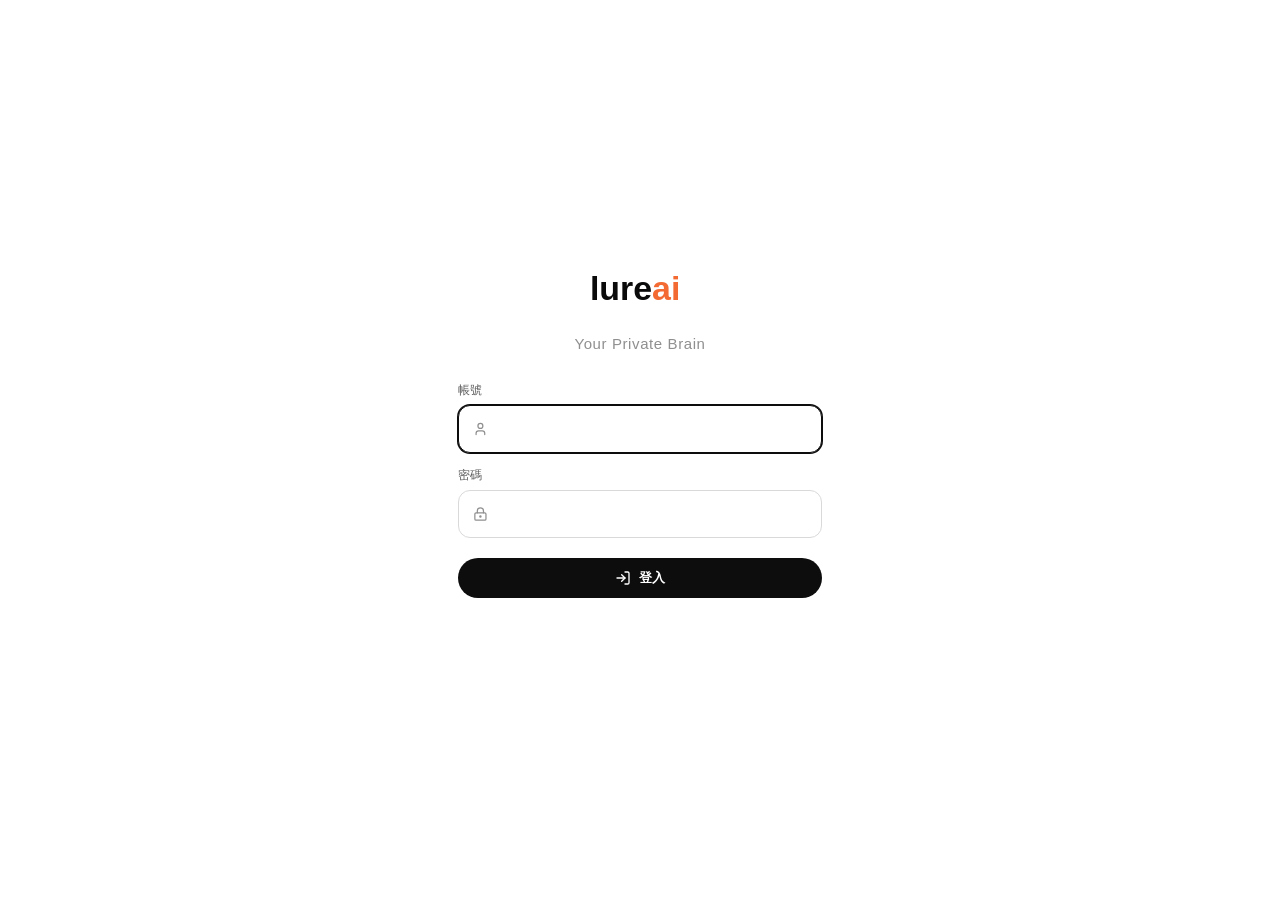
==== commit 1985df4f: "feat: 新版 lureai 品牌資產、右上回覆模式標示與介面減法 - logo 改緊排 lureai（lure 黑＋ai 橘、無空隙），favicon 與全部 app icon 以新 logo 重" ====
--- a/static/index.html
+++ b/static/index.html
@@ -48,30 +48,38 @@
         <input id="conversation-search-input" type="search" placeholder="搜尋對話" aria-label="搜尋最近對話">
       </label>
       <nav class="primary-nav" aria-label="主要功能">
-        <button class="primary-nav-item active" id="new-chat" type="button"><i data-lucide="square-pen"></i><span>新對話</span></button>
+        <button class="primary-nav-item" id="new-chat" type="button"><i data-lucide="square-pen"></i><span>新對話</span></button>
       </nav>
       <div class="sidebar-label">最近</div>
       <nav id="conversation-list" class="conversation-list" aria-label="最近對話"></nav>
       <div class="sidebar-footer">
-        <div id="account-menu" class="account-menu" hidden>
-          <div class="account-tabs" role="tablist" aria-label="帳號選單分頁">
-            <button class="account-tab active" type="button" data-tab="settings">設定</button>
-            <button class="account-tab" type="button" data-tab="usage">用量</button>
-          </div>
-          <div id="account-panel-settings" class="account-panel">
-            <div class="menu-label">語氣設定</div>
-            <div class="tone-toggle" id="tone-toggle" role="group" aria-label="語氣設定">
-              <button type="button" class="tone-option active" data-tone="expert" aria-pressed="true" title="專家模式：完整條列、講深講透">專家</button>
-              <button type="button" class="tone-option" data-tone="service" aria-pressed="false" title="客服模式：像真人聊天，一句一句回">客服</button>
+        <div id="account-menu" class="account-modal" hidden role="dialog" aria-modal="true" aria-label="帳號選單">
+          <button class="account-backdrop" id="account-backdrop" type="button" aria-label="關閉帳號選單"></button>
+          <div class="account-card">
+            <nav class="account-side" aria-label="帳號選單分頁">
+              <button class="account-tab active" type="button" data-tab="settings"><i data-lucide="sliders-horizontal"></i><span>設定</span></button>
+              <button class="account-tab" type="button" data-tab="usage"><i data-lucide="chart-pie"></i><span>用量</span></button>
+            </nav>
+            <div class="account-content">
+              <button id="account-close" class="icon-button account-close" type="button" title="關閉" aria-label="關閉帳號選單"><i data-lucide="x"></i></button>
+              <div id="account-panel-settings" class="account-panel">
+                <h3 class="account-heading">語氣設定</h3>
+                <div class="tone-toggle" id="tone-toggle" role="group" aria-label="語氣設定">
+                  <button type="button" class="tone-option active" data-tone="expert" aria-pressed="true" title="專家模式：完整條列、講深講透">專家</button>
+                  <button type="button" class="tone-option" data-tone="service" aria-pressed="false" title="客服模式：像真人聊天，一句一句回">客服</button>
+                </div>
+                <p class="account-hint">專家：完整條列、講深講透<br>客服：像真人聊天、一句一句回</p>
+              </div>
+              <div id="account-panel-usage" class="account-panel" hidden>
+                <h3 class="account-heading">本月用量</h3>
+                <section class="usage-panel" aria-labelledby="usage-title">
+                  <div class="usage-heading"><span id="usage-title">本月用量</span><strong id="usage-percent">0%</strong></div>
+                  <div class="usage-track" role="progressbar" aria-label="本月預算用量" aria-valuemin="0" aria-valuemax="100" aria-valuenow="0"><span id="usage-progress"></span></div>
+                  <strong id="usage-spend" class="usage-spend">NT$0 / NT$0</strong>
+                  <span id="usage-tokens" class="usage-tokens">0 tokens</span>
+                </section>
+              </div>
             </div>
-          </div>
-          <div id="account-panel-usage" class="account-panel" hidden>
-            <section class="usage-panel" aria-labelledby="usage-title">
-              <div class="usage-heading"><span id="usage-title">本月用量</span><strong id="usage-percent">0%</strong></div>
-              <div class="usage-track" role="progressbar" aria-label="本月預算用量" aria-valuemin="0" aria-valuemax="100" aria-valuenow="0"><span id="usage-progress"></span></div>
-              <strong id="usage-spend" class="usage-spend">NT$0 / NT$0</strong>
-              <span id="usage-tokens" class="usage-tokens">0 tokens</span>
-            </section>
           </div>
         </div>
         <div class="user-account" id="user-account" role="button" tabindex="0" aria-haspopup="true" aria-expanded="false" title="帳號選單">
@@ -91,6 +99,7 @@
           <input id="conversation-title-input" class="title-input" maxlength="40" aria-label="編輯對話名稱" hidden>
           <button id="rename-conversation" class="icon-button rename-button" type="button" title="編輯名稱" aria-label="編輯對話名稱"><i data-lucide="pencil"></i></button>
         </div>
+        <button id="tone-indicator" class="tone-indicator" type="button" title="目前的回覆模式，點擊開啟語氣設定">專家模式</button>
       </header>
 
       <section id="messages" class="messages" aria-live="polite"></section>
@@ -101,7 +110,6 @@
           <button id="stop-button" class="composer-action stop-action" type="button" title="停止產生" aria-label="停止產生" hidden><i data-lucide="square"></i></button>
           <button id="send-button" class="composer-action send-action" type="submit" title="送出訊息" aria-label="送出訊息"><i data-lucide="arrow-up"></i></button>
         </form>
-        <div class="composer-meta"><span id="knowledge-scope">回答僅使用已核准知識</span><span id="char-count">0 / 1200</span></div>
       </div>
     </main>
 
--- a/static/app.css
+++ b/static/app.css
@@ -76,14 +76,21 @@
   .conversation-delete { opacity: 1; }
 }
 .sidebar-footer { position: relative; display: grid; gap: 12px; padding: 14px 7px 5px; border-top: 1px solid var(--line); }
-/* 帳號彈窗：按名字打開，設定（語氣）／用量 兩個分頁 */
-.account-menu { position: absolute; left: 7px; right: 7px; bottom: calc(100% + 6px); z-index: 80; padding: 10px; background: var(--surface); border: 1px solid var(--line); border-radius: var(--radius); box-shadow: 0 10px 26px rgba(0, 0, 0, 0.08); }
-.account-tabs { display: flex; gap: 2px; padding: 2px; margin-bottom: 10px; background: var(--sidebar); border-radius: var(--radius-pill); }
-.account-tab { flex: 1; min-height: 28px; color: var(--ink-soft); background: transparent; border: 0; border-radius: var(--radius-pill); cursor: pointer; font-size: 12px; font-weight: 600; }
-.account-tab.active { color: #fff; background: var(--ink); }
-.menu-label { margin: 2px 2px 8px; color: var(--muted); font-size: 11px; }
-.account-panel .tone-toggle { display: flex; }
-.account-menu .usage-panel { border: 0; padding: 2px; }
+/* 帳號彈窗卡片：置中、二分欄——左邊導覽（設定／用量）、右邊內容 */
+.account-modal { position: fixed; inset: 0; z-index: 90; display: grid; place-items: center; padding: 20px; }
+.account-backdrop { position: absolute; inset: 0; background: rgba(0, 0, 0, 0.3); border: 0; cursor: default; }
+.account-card { position: relative; z-index: 1; width: min(560px, 100%); min-height: 300px; display: grid; grid-template-columns: 132px minmax(0, 1fr); overflow: hidden; background: var(--surface); border: 1px solid var(--line); border-radius: var(--radius); box-shadow: 0 18px 50px rgba(0, 0, 0, 0.14); }
+.account-side { display: flex; flex-direction: column; gap: 4px; padding: 14px 10px; background: var(--sidebar); border-right: 1px solid var(--line); }
+.account-tab { display: flex; align-items: center; gap: 8px; min-height: 36px; padding: 8px 10px; color: var(--ink-soft); background: transparent; border: 1px solid transparent; border-radius: 10px; cursor: pointer; font-size: 13px; font-weight: 600; text-align: left; }
+.account-tab:hover { background: var(--hover); }
+.account-tab.active { color: var(--ink); background: var(--surface); border-color: var(--line); }
+.account-tab svg { width: 15px; height: 15px; flex: 0 0 15px; }
+.account-content { position: relative; padding: 18px 20px; }
+.account-close { position: absolute; top: 10px; right: 10px; }
+.account-heading { margin: 2px 0 14px; font-size: 15px; font-weight: 650; }
+.account-hint { margin: 12px 0 0; color: var(--muted); font-size: 12px; line-height: 1.7; }
+.account-panel .tone-toggle { display: inline-flex; }
+.account-content .usage-panel { border: 0; padding: 0; }
 .usage-panel { min-width: 0; padding: 12px; background: var(--surface); border: 1px solid var(--line); border-radius: var(--radius-sm); }
 .usage-heading { display: flex; align-items: center; justify-content: space-between; gap: 10px; color: var(--muted); font-size: 10px; }
 .usage-heading strong { color: var(--ink); font-family: "SFMono-Regular", Consolas, monospace; font-size: 10px; }
@@ -118,6 +125,9 @@
 .topbar { position: relative; min-height: 66px; display: flex; align-items: center; justify-content: space-between; padding: 8px 18px; }
 .topbar h1 { max-width: min(32vw, 420px); margin: 0; overflow: hidden; color: var(--ink); font-size: 15px; font-weight: 600; text-overflow: ellipsis; white-space: nowrap; opacity: 1; }
 .is-empty .topbar-title { opacity: 0; pointer-events: none; }
+/* 右上角常駐的回覆模式標示（點擊開語氣設定） */
+.tone-indicator { margin-left: auto; min-height: 28px; padding: 4px 13px; color: var(--ink-soft); background: var(--bubble); border: 0; border-radius: var(--radius-pill); cursor: pointer; font-size: 12px; font-weight: 600; white-space: nowrap; }
+.tone-indicator:hover { color: var(--ink); background: var(--hover); }
 .topbar-title { min-width: 0; display: flex; align-items: center; gap: 2px; margin-right: auto; }
 .rename-button { width: 30px; height: 30px; color: var(--muted); flex: 0 0 30px; }
 .rename-button svg { width: 15px; height: 15px; }
@@ -175,6 +185,13 @@
 .message-status { display: inline-flex; align-items: center; gap: 6px; min-height: 26px; margin-top: 13px; padding: 4px 10px; color: var(--ok); background: var(--ok-soft); border: 0; border-radius: var(--radius-pill); font-size: 11px; font-weight: 600; }
 .message-status.escalated { color: var(--warning); background: var(--warning-soft); }
 .message-status svg { width: 13px; height: 13px; }
+/* 回答評分：👍👎 回饋，供之後加強知識 */
+.feedback-row { display: flex; gap: 2px; margin-top: 8px; }
+.feedback-button { width: 28px; height: 28px; display: inline-grid; place-items: center; color: var(--muted); background: transparent; border: 0; border-radius: 8px; cursor: pointer; }
+.feedback-button:hover { color: var(--ink); background: var(--hover); }
+.feedback-button.selected { color: var(--ink); background: var(--bubble); }
+.feedback-button svg { width: 15px; height: 15px; }
+
 .citation-list { display: flex; flex-wrap: wrap; align-items: center; gap: 6px; margin-top: 12px; }
 .citation-label { color: var(--muted); font-size: 11px; }
 .citation-button { min-height: 25px; display: inline-flex; align-items: center; gap: 6px; padding: 3px 10px 3px 4px; color: var(--ink-soft); background: var(--surface); border: 1px solid var(--line-strong); border-radius: var(--radius-pill); cursor: pointer; font-size: 11px; }
@@ -190,7 +207,8 @@
 .is-empty .composer-shell { position: absolute; top: 42%; left: 0; right: 0; bottom: auto; padding: 0 40px; background: transparent; }
 .composer { width: min(820px, 100%); min-height: 58px; display: flex; align-items: center; gap: 8px; margin: 0 auto; padding: 7px 8px 7px 12px; background: var(--surface); border: 1px solid var(--line-strong); border-radius: 28px; }
 .is-empty .composer { width: min(640px, 100%); }
-.composer:focus-within { border-color: #c8c8c8; box-shadow: 0 5px 20px rgba(0, 0, 0, 0.1); }
+/* 輸入列永遠不加陰影（含 focus），只用邊框變深提示 */
+.composer:focus-within { border-color: #c8c8c8; }
 .composer textarea { min-width: 0; max-height: 160px; flex: 1; resize: none; padding: 9px 4px; color: var(--ink); background: transparent; border: 0; outline: 0; line-height: 1.5; }
 .composer textarea::placeholder { color: var(--muted); }
 .composer-tool, .composer-action { width: 40px; height: 40px; flex: 0 0 40px; display: grid; place-items: center; padding: 0; border: 0; border-radius: 50%; cursor: pointer; }
@@ -204,8 +222,6 @@
 .send-action:hover { background: #3d3d3d; }
 .send-action:disabled { color: #a5a5a5; background: #e6e6e6; cursor: default; }
 .stop-action { color: #fff; background: var(--ink); }
-.composer-meta { width: min(820px, 100%); display: flex; align-items: center; gap: 10px; justify-content: space-between; margin: 7px auto 0; color: var(--muted); font-size: 10px; }
-.is-empty .composer-meta { display: none; }
 
 /* 語氣設定：專家（條列講深）／客服（真人聊天一句一句回） */
 .tone-toggle { display: inline-flex; gap: 2px; padding: 2px; background: var(--bubble); border-radius: var(--radius-pill); }
@@ -324,6 +340,7 @@
 .table-status { display: inline-flex; padding: 3px 8px; color: var(--ok); background: var(--ok-soft); border-radius: var(--radius-pill); font-size: 10px; font-weight: 700; }
 .table-status.escalated { color: var(--warning); background: var(--warning-soft); }
 .empty-state { padding: 24px; color: var(--muted); text-align: center; font-size: 12px; }
+.knowledge-count { margin: 2px 2px 0; color: var(--muted); font-size: 12px; }
 .toast { position: fixed; right: 22px; bottom: 22px; z-index: 80; max-width: min(360px, calc(100vw - 44px)); padding: 11px 16px; color: #fff; background: var(--ink); border-radius: var(--radius-sm); box-shadow: 0 10px 30px rgba(0, 0, 0, .2); opacity: 0; pointer-events: none; transform: translateY(8px); transition: opacity 140ms ease, transform 140ms ease; font-size: 12px; }
 .toast.show { opacity: 1; transform: translateY(0); }
 .toast.error { background: var(--warning); }
@@ -361,12 +378,14 @@
   .message-row.user .message-content { max-width: 86%; }
   .message-text { font-size: 16px; line-height: 1.75; }
   .composer-shell { padding: 9px 11px max(10px, env(safe-area-inset-bottom)); }
-  .is-empty .composer-shell { top: 35%; padding: 0 14px; }
+  .is-empty .composer-shell { top: 35%; padding: 0 24px; }
   .composer { min-height: 52px; padding: 5px 6px 5px 10px; }
+  /* 手機版空白頁輸入框不要滿版 */
+  .is-empty .composer { width: min(400px, 100%); }
+  .account-card { grid-template-columns: 96px minmax(0, 1fr); min-height: 260px; }
+  .account-content { padding: 16px 14px; }
   .composer-tool, .composer-action { width: 38px; height: 38px; flex-basis: 38px; }
   .retrieval-mode { display: none; }
-  .composer-meta #knowledge-scope { display: none; }
-  .composer-meta { justify-content: flex-end; }
   .admin-shell { display: block; }
   .admin-nav { position: sticky; top: 0; z-index: 20; width: 100%; height: auto; padding: max(10px, env(safe-area-inset-top)) 12px 10px; border-right: 0; border-bottom: 1px solid var(--line); }
   .admin-brand, .admin-nav-label { display: none; }
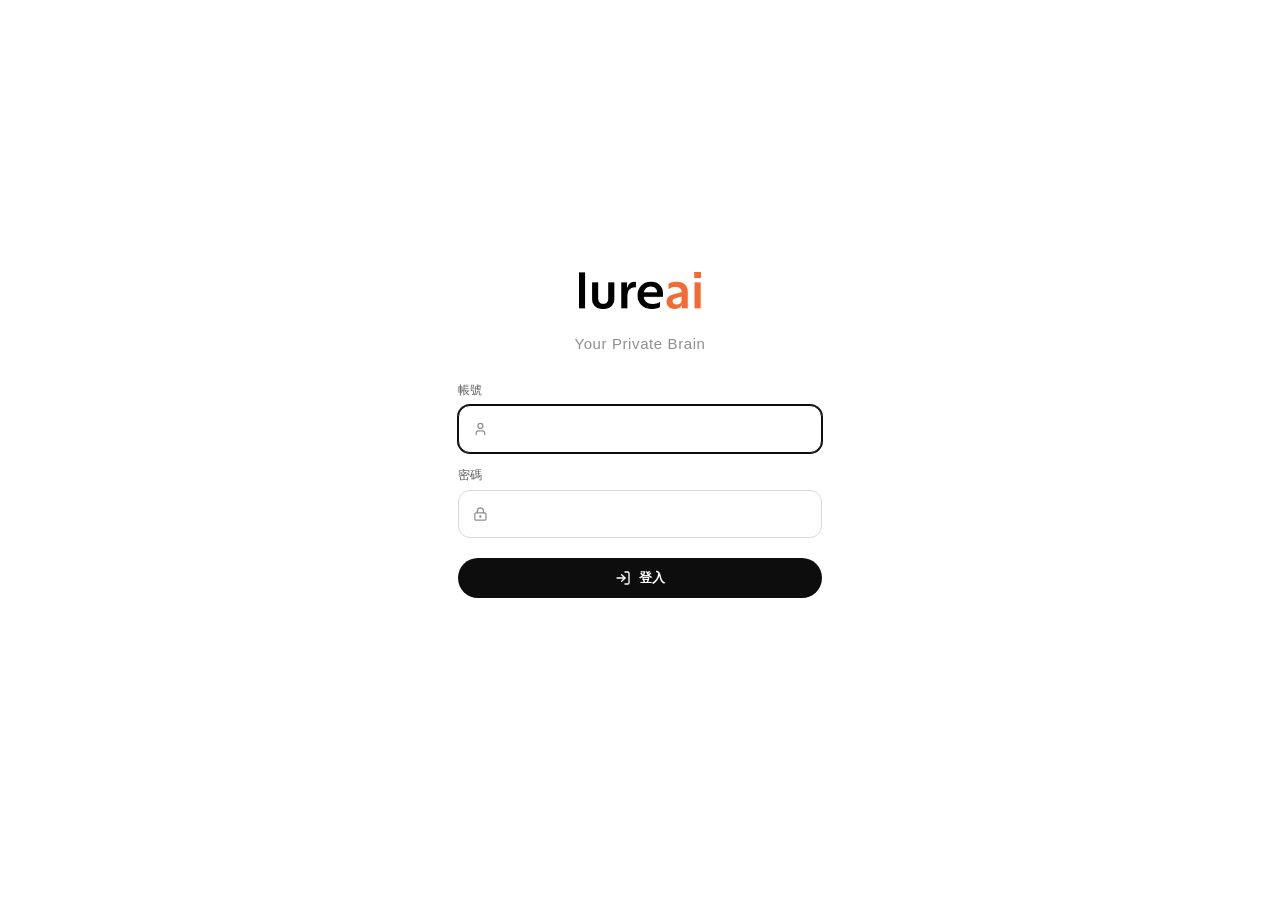
==== commit d61649eb: "feat: 接上正式品牌檔、客服引導式對話、brain.md 規則書與後台效能 品牌： - 使用者上傳到 repo 根目錄的 logo.png/favicon.png 縮成網頁尺寸搬進 static/" ====
--- a/static/index.html
+++ b/static/index.html
@@ -22,7 +22,7 @@
 <body>
   <section id="login-gate" class="login-gate" aria-labelledby="login-title">
     <form id="login-form" class="login-panel">
-      <img class="login-logo" src="logo.svg" alt="lure ai">
+      <img class="login-logo" src="logo.png" alt="lure ai">
       <div class="login-heading">
         <h1 id="login-title" class="login-tagline">Your Private Brain</h1>
       </div>
@@ -38,7 +38,7 @@
   <div id="app-shell" class="app-shell" hidden>
     <aside class="sidebar" id="sidebar" aria-label="對話側邊欄">
       <div class="brand-row">
-        <img class="brand-logo" src="logo.svg" alt="lure ai">
+        <img class="brand-logo" src="logo.png" alt="lure ai">
         <button class="icon-button sidebar-search" id="sidebar-search" type="button" title="搜尋對話" aria-label="搜尋對話"><i data-lucide="search"></i></button>
         <button class="icon-button sidebar-panel" id="sidebar-panel" type="button" title="收合側邊欄" aria-label="收合側邊欄"><i data-lucide="panel-left-close"></i></button>
         <button class="icon-button sidebar-close" id="sidebar-close" title="關閉側邊欄" aria-label="關閉側邊欄"><i data-lucide="x"></i></button>
@@ -82,9 +82,11 @@
             </div>
           </div>
         </div>
-        <div class="user-account" id="user-account" role="button" tabindex="0" aria-haspopup="true" aria-expanded="false" title="帳號選單">
-          <div id="profile-avatar" class="profile-avatar" aria-hidden="true">U</div>
-          <div class="profile-copy"><strong id="user-name">使用者</strong><span id="index-scope" hidden>索引已隔離</span></div>
+        <div class="user-account">
+          <button class="account-trigger" id="user-account" type="button" aria-haspopup="true" aria-expanded="false" title="帳號選單">
+            <div id="profile-avatar" class="profile-avatar" aria-hidden="true">U</div>
+            <div class="profile-copy"><strong id="user-name">使用者</strong><span id="index-scope" hidden>索引已隔離</span></div>
+          </button>
           <a id="admin-link" class="icon-button" href="/admin" target="_blank" rel="noopener" title="設定（另開分頁）" aria-label="設定（另開分頁）" hidden><i data-lucide="settings"></i></a>
           <button id="logout-button" class="icon-button" type="button" title="登出" aria-label="登出"><i data-lucide="log-out"></i></button>
         </div>
--- a/static/app.css
+++ b/static/app.css
@@ -99,8 +99,10 @@
 .usage-spend, .usage-tokens { display: block; }
 .usage-spend { font-size: 11px; font-weight: 650; }
 .usage-tokens { margin-top: 3px; color: var(--muted); font-family: "SFMono-Regular", Consolas, monospace; font-size: 9px; }
-.user-account { min-width: 0; display: flex; align-items: center; gap: 9px; padding: 4px; border-radius: 10px; cursor: pointer; }
-.user-account:hover { background: var(--hover); }
+/* 帳號列分三區 hover：名字（開彈窗）、設定、登出各自獨立 */
+.user-account { min-width: 0; display: flex; align-items: center; gap: 4px; }
+.account-trigger { flex: 1; min-width: 0; display: flex; align-items: center; gap: 9px; padding: 4px 6px; color: inherit; background: transparent; border: 0; border-radius: 10px; cursor: pointer; text-align: left; }
+.account-trigger:hover { background: var(--hover); }
 .user-account .icon-button { flex: 0 0 30px; width: 30px; height: 30px; color: var(--muted); }
 .profile-avatar { width: 31px; height: 31px; flex: 0 0 31px; display: grid; place-items: center; color: #fff; background: var(--ink); border-radius: 50%; font-size: 13px; font-weight: 700; }
 .profile-copy { min-width: 0; flex: 1; }
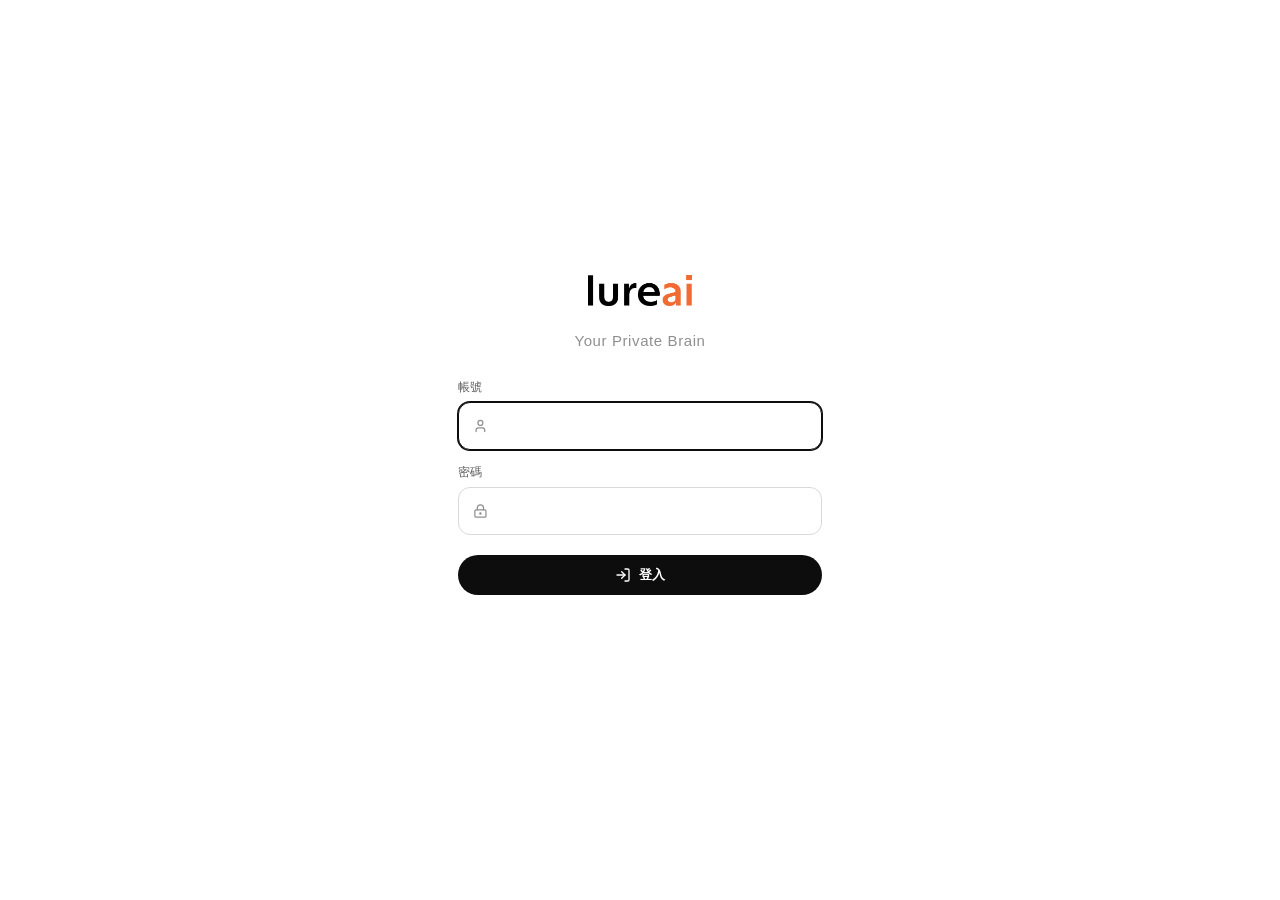
==== commit 3c2786da: "feat: 模式膠囊點擊改切換確認彈窗；客服模式再修語感與三句硬上限 - 右上角模式膠囊：點擊跳出「是否切換為◯◯模式？」小彈窗（取消／切換），   確認才切換；點外面或 Escape 關閉 - 客服" ====
--- a/static/index.html
+++ b/static/index.html
@@ -101,7 +101,14 @@
           <input id="conversation-title-input" class="title-input" maxlength="40" aria-label="編輯對話名稱" hidden>
           <button id="rename-conversation" class="icon-button rename-button" type="button" title="編輯名稱" aria-label="編輯對話名稱"><i data-lucide="pencil"></i></button>
         </div>
-        <button id="tone-indicator" class="tone-indicator" type="button" title="目前的回覆模式，點擊開啟語氣設定">專家模式</button>
+        <button id="tone-indicator" class="tone-indicator" type="button" title="目前的回覆模式，點擊快速切換">專家模式</button>
+        <div id="tone-confirm" class="tone-confirm" role="dialog" aria-label="切換回覆模式" hidden>
+          <p id="tone-confirm-text">是否切換為客服模式？</p>
+          <div class="tone-confirm-actions">
+            <button id="tone-confirm-cancel" class="tone-cancel" type="button">取消</button>
+            <button id="tone-confirm-ok" class="command-button tone-ok" type="button">切換</button>
+          </div>
+        </div>
       </header>
 
       <section id="messages" class="messages" aria-live="polite"></section>
--- a/static/app.css
+++ b/static/app.css
@@ -45,7 +45,7 @@
 .sidebar { min-width: 0; display: flex; flex-direction: column; padding: 10px 8px 8px; color: var(--ink); background: var(--sidebar); border-right: 1px solid var(--line); z-index: 30; transition: margin-left 180ms ease; }
 .sidebar.desktop-hidden { margin-left: calc(var(--sidebar-width) * -1); }
 .brand-row { min-height: 48px; display: flex; align-items: center; gap: 4px; padding: 0 4px 0 7px; }
-.brand-logo { display: block; width: 94px; height: 28px; object-fit: contain; object-position: left center; }
+.brand-logo { display: block; width: 74px; height: 22px; object-fit: contain; object-position: left center; }
 .brand-row .brand-logo { margin-right: auto; }
 .sidebar-close { display: none; }
 .sidebar-search, .sidebar-panel { flex: 0 0 34px; }
@@ -112,7 +112,7 @@
 
 .login-gate { min-height: 100dvh; display: grid; place-items: center; padding: 24px; background: var(--canvas); }
 .login-panel { width: min(380px, 100%); padding: 8px; background: transparent; border: 0; }
-.login-logo { display: block; width: 122px; height: 37px; margin: 0 auto; object-fit: contain; object-position: center; }
+.login-logo { display: block; width: 104px; height: 31px; margin: 0 auto; object-fit: contain; object-position: center; }
 .login-heading { margin: 26px 0 30px; text-align: center; }
 .login-tagline { margin: 0; color: var(--muted); font-size: 15px; font-weight: 500; letter-spacing: .04em; }
 .login-panel > label { display: block; margin: 14px 0 6px; color: var(--ink-soft); font-size: 12px; font-weight: 500; }
@@ -127,9 +127,15 @@
 .topbar { position: relative; min-height: 66px; display: flex; align-items: center; justify-content: space-between; padding: 8px 18px; }
 .topbar h1 { max-width: min(32vw, 420px); margin: 0; overflow: hidden; color: var(--ink); font-size: 15px; font-weight: 600; text-overflow: ellipsis; white-space: nowrap; opacity: 1; }
 .is-empty .topbar-title { opacity: 0; pointer-events: none; }
-/* 右上角常駐的回覆模式標示（點擊開語氣設定） */
+/* 右上角常駐的回覆模式標示（點擊跳出切換確認） */
 .tone-indicator { margin-left: auto; min-height: 28px; padding: 4px 13px; color: var(--ink-soft); background: var(--bubble); border: 0; border-radius: var(--radius-pill); cursor: pointer; font-size: 12px; font-weight: 600; white-space: nowrap; }
 .tone-indicator:hover { color: var(--ink); background: var(--hover); }
+.tone-confirm { position: absolute; top: calc(100% - 4px); right: 13px; z-index: 70; width: 208px; padding: 12px 14px; background: var(--surface); border: 1px solid var(--line); border-radius: var(--radius-sm); box-shadow: 0 10px 26px rgba(0, 0, 0, 0.10); }
+.tone-confirm p { margin: 0 0 10px; font-size: 13px; font-weight: 600; }
+.tone-confirm-actions { display: flex; gap: 6px; justify-content: flex-end; }
+.tone-cancel { min-height: 30px; padding: 4px 12px; color: var(--ink-soft); background: var(--surface); border: 1px solid var(--line-strong); border-radius: var(--radius-pill); cursor: pointer; font-size: 12px; }
+.tone-cancel:hover { color: var(--ink); background: var(--bubble); }
+.tone-ok { min-height: 30px; padding: 4px 14px; font-size: 12px; }
 .topbar-title { min-width: 0; display: flex; align-items: center; gap: 2px; margin-right: auto; }
 .rename-button { width: 30px; height: 30px; color: var(--muted); flex: 0 0 30px; }
 .rename-button svg { width: 15px; height: 15px; }
@@ -256,7 +262,7 @@
 .admin-shell { min-height: 100%; display: grid; grid-template-columns: var(--sidebar-width) minmax(0, 1fr); }
 .admin-nav { position: sticky; top: 0; height: 100vh; display: flex; flex-direction: column; padding: 10px 8px 8px; color: var(--ink); background: var(--sidebar); border-right: 1px solid var(--line); }
 .admin-brand { min-height: 48px; padding: 0 7px; color: var(--ink); text-decoration: none; }
-.admin-brand .brand-logo { width: 94px; }
+.admin-brand .brand-logo { width: 74px; }
 .admin-nav-label { margin: 13px 10px 8px; color: var(--muted); font-size: 11px; font-weight: 600; }
 .admin-nav-links { display: grid; gap: 2px; margin-top: 0; }
 .admin-nav-links a { min-height: 40px; display: flex; align-items: center; gap: 12px; padding: 8px 10px; color: var(--ink); border-radius: 10px; text-decoration: none; font-size: 13px; }
@@ -343,6 +349,13 @@
 .table-status.escalated { color: var(--warning); background: var(--warning-soft); }
 .empty-state { padding: 24px; color: var(--muted); text-align: center; font-size: 12px; }
 .knowledge-count { margin: 2px 2px 0; color: var(--muted); font-size: 12px; }
+/* 知識卡內文照原結構條列呈現 */
+.knowledge-text { color: var(--ink-soft); font-size: 13px; line-height: 1.7; }
+.knowledge-text p { margin: 0 0 6px; }
+.knowledge-text ul, .knowledge-text ol { margin: 0 0 6px; padding-left: 20px; }
+.knowledge-text li { margin: 3px 0; }
+.knowledge-text li::marker { color: var(--muted); }
+.knowledge-text .knowledge-more { color: var(--muted); }
 .toast { position: fixed; right: 22px; bottom: 22px; z-index: 80; max-width: min(360px, calc(100vw - 44px)); padding: 11px 16px; color: #fff; background: var(--ink); border-radius: var(--radius-sm); box-shadow: 0 10px 30px rgba(0, 0, 0, .2); opacity: 0; pointer-events: none; transform: translateY(8px); transition: opacity 140ms ease, transform 140ms ease; font-size: 12px; }
 .toast.show { opacity: 1; transform: translateY(0); }
 .toast.error { background: var(--warning); }
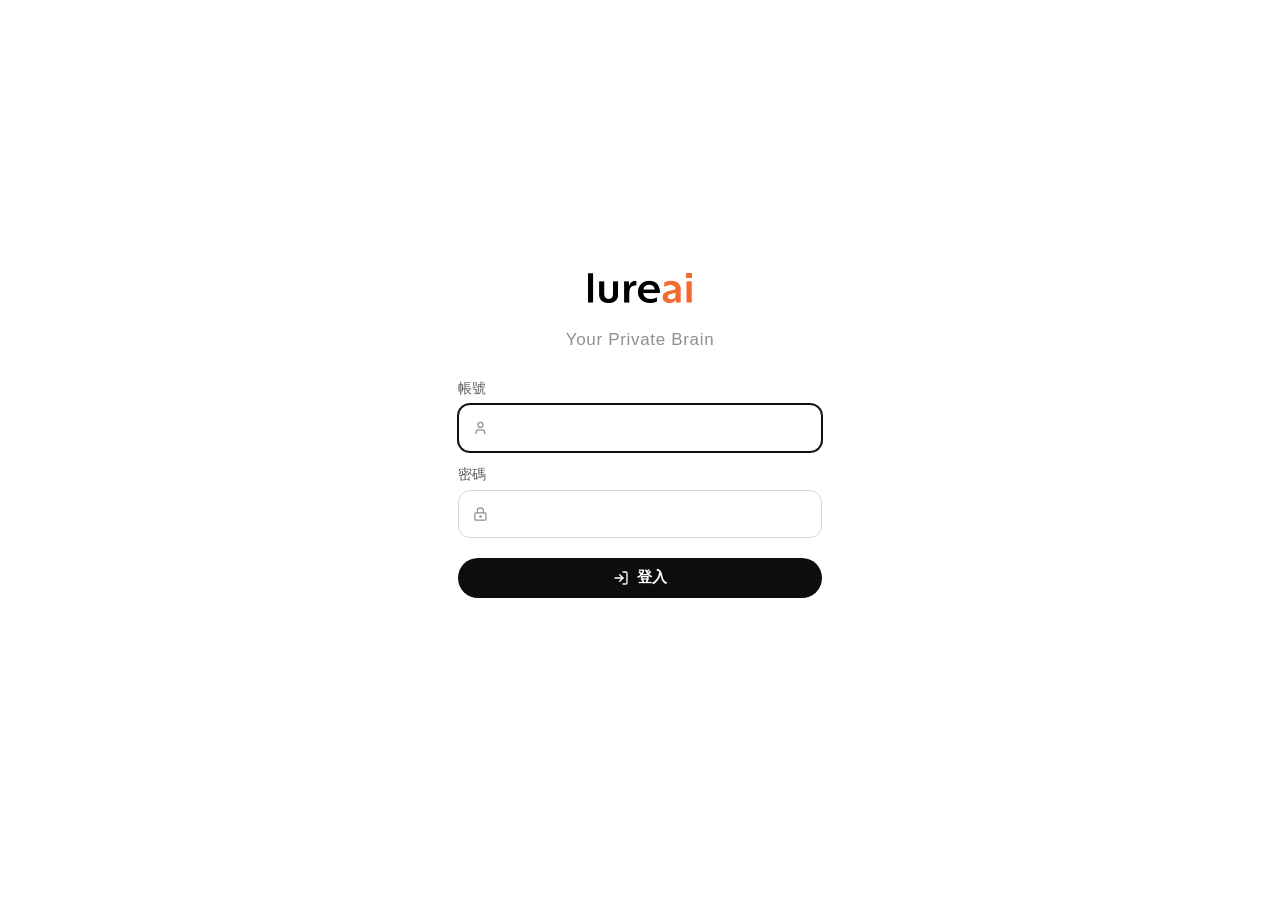
==== commit 3114cfde: "PWA 關掉縮放，載入中改成會跑的進度條 縮放：兩頁 viewport 補 maximum-scale=1, user-scalable=no，body 加 touch-action: manipul" ====
--- a/static/index.html
+++ b/static/index.html
@@ -2,7 +2,7 @@
 <html lang="zh-Hant">
 <head>
   <meta charset="utf-8">
-  <meta name="viewport" content="width=device-width, initial-scale=1, viewport-fit=cover, interactive-widget=resizes-content">
+  <meta name="viewport" content="width=device-width, initial-scale=1, maximum-scale=1, user-scalable=no, viewport-fit=cover, interactive-widget=resizes-content">
   <!-- 深色模式下沒有對應的 theme-color 時，iOS 會用系統灰底畫狀態列，
        頁面是白的就會出現一條分割線；兩種模式都指定白色並鎖定淺色配色。 -->
   <meta name="theme-color" content="#ffffff" media="(prefers-color-scheme: light)">
@@ -14,8 +14,8 @@
   <meta name="apple-mobile-web-app-status-bar-style" content="default">
   <meta name="apple-mobile-web-app-title" content="LUREAI">
   <title>LUREAI 你的智慧大腦中心</title>
-  <link rel="icon" href="favicon.png" type="image/png">
-  <link rel="apple-touch-icon" href="app-icon.png">
+  <link rel="icon" href="favicon.png?v=2" type="image/png">
+  <link rel="apple-touch-icon" href="app-icon.png?v=2">
   <link rel="manifest" href="manifest.webmanifest">
   <link rel="stylesheet" href="app.css">
 </head>
@@ -51,6 +51,7 @@
         <button class="primary-nav-item" id="new-chat" type="button"><i data-lucide="square-pen"></i><span>新對話</span></button>
       </nav>
       <div class="sidebar-label">最近</div>
+      <div id="pull-refresh" class="pull-refresh" aria-hidden="true"><span>下拉更新</span></div>
       <nav id="conversation-list" class="conversation-list" aria-label="最近對話"></nav>
       <div class="sidebar-footer">
         <div id="account-menu" class="account-modal" hidden role="dialog" aria-modal="true" aria-label="帳號選單">
@@ -132,6 +133,7 @@
     <button id="drawer-overlay" class="drawer-overlay" aria-label="關閉面板" hidden></button>
   </div>
   <script src="vendor/lucide.min.js"></script>
+  <script src="app.js"></script>
   <script src="chat.js"></script>
 </body>
 </html>
--- a/static/app.css
+++ b/static/app.css
@@ -17,7 +17,15 @@
   --caution: #b54708;
   --caution-soft: #fff3e0;
   --focus: #2f6fca;
-  --sidebar-width: 260px;
+  --sidebar-width: 288px;
+  --admin-content: 1120px;
+  /* 空白頁三段式排版：標題 → 輸入框 → 建議題目。三者都從同一組變數推算，
+     不要讓標題用 vh、輸入框用 % 各算各的——視窗一矮兩者就會疊在一起。 */
+  --topbar-h: 66px;
+  --welcome-top: min(24vh, 250px);
+  --welcome-title-h: 44px;
+  --welcome-gap: 40px;
+  --welcome-composer-h: 58px;
   --drawer-width: 420px;
   --radius: 16px;
   --radius-sm: 12px;
@@ -30,8 +38,10 @@
 
 * { box-sizing: border-box; letter-spacing: 0; }
 [hidden] { display: none !important; }
-html, body { height: 100%; margin: 0; }
-body { overflow: hidden; background: var(--canvas); overscroll-behavior-y: none; }
+html, body { height: 100%; margin: 0; overflow: hidden; }
+/* touch-action: manipulation 關掉「連點兩下放大」；捏合由 app.js 擋（iOS
+   Safari 的瀏覽器分頁不理 viewport 的 user-scalable=no）。 */
+body { overflow: hidden; background: var(--canvas); overscroll-behavior-y: none; touch-action: manipulation; }
 /* 安裝成 App 後畫面會延伸到瀏海與底部，這兩塊要跟內容同色。 */
 @supports (padding: env(safe-area-inset-top)) {
   html { background: var(--canvas); }
@@ -39,10 +49,12 @@
 button, input, textarea, select { font: inherit; }
 button, a { -webkit-tap-highlight-color: transparent; }
 button:focus-visible, a:focus-visible, input:focus-visible, textarea:focus-visible, select:focus-visible { outline: 3px solid color-mix(in srgb, var(--focus) 28%, transparent); outline-offset: 2px; }
-.app-shell { min-height: 0; display: grid; grid-template-columns: var(--sidebar-width) minmax(0, 1fr); height: 100%; }
+/* row 一定要寫死成一列 minmax(0,1fr)：留成隱含的 auto 時，側欄對話一多就會把
+   整個 grid 撐超過視窗，<html> 開始整頁捲動，position:relative 的 topbar 會被捲掉。 */
+.app-shell { min-height: 0; display: grid; grid-template-columns: var(--sidebar-width) minmax(0, 1fr); grid-template-rows: minmax(0, 1fr); height: 100%; overflow: hidden; }
 .app-shell:has(.sidebar.desktop-hidden) { grid-template-columns: 0 minmax(0, 1fr); }
 
-.sidebar { min-width: 0; display: flex; flex-direction: column; padding: 10px 8px 8px; color: var(--ink); background: var(--sidebar); border-right: 1px solid var(--line); z-index: 30; transition: margin-left 180ms ease; }
+.sidebar { min-width: 0; min-height: 0; display: flex; flex-direction: column; padding: 10px 8px 8px; color: var(--ink); background: var(--sidebar); border-right: 1px solid var(--line); z-index: 30; transition: margin-left 180ms ease; }
 .sidebar.desktop-hidden { margin-left: calc(var(--sidebar-width) * -1); }
 .brand-row { min-height: 48px; display: flex; align-items: center; gap: 4px; padding: 0 4px 0 7px; }
 .brand-logo { display: block; width: 74px; height: 22px; object-fit: contain; object-position: left center; }
@@ -50,28 +62,42 @@
 .sidebar-close { display: none; }
 .sidebar-search, .sidebar-panel { flex: 0 0 34px; }
 .icon-button { width: 34px; height: 34px; display: inline-grid; place-items: center; padding: 0; color: var(--ink); background: transparent; border: 0; border-radius: 10px; cursor: pointer; text-decoration: none; }
-.icon-button:hover { background: var(--hover); }
 .icon-button svg { width: 19px; height: 19px; stroke-width: 1.8; }
 .sidebar-close { display: none; }
 .conversation-search { height: 40px; display: flex; align-items: center; gap: 8px; margin: 4px 4px 7px; padding: 0 12px; background: var(--surface); border: 1px solid var(--line-strong); border-radius: var(--radius-pill); }
 .conversation-search svg { width: 16px; color: var(--muted); }
 .conversation-search input { min-width: 0; width: 100%; border: 0; outline: 0; background: transparent; }
 .primary-nav { display: grid; gap: 2px; margin: 12px 0 25px; }
-.primary-nav-item { width: 100%; min-height: 40px; display: flex; align-items: center; gap: 12px; padding: 8px 10px; color: var(--ink); background: transparent; border: 0; border-radius: 10px; text-decoration: none; text-align: left; cursor: pointer; font-size: 14px; }
-.primary-nav-item:hover, .primary-nav-item.active { background: var(--hover); }
+.primary-nav-item { width: 100%; min-height: 40px; display: flex; align-items: center; gap: 12px; padding: 8px 10px; color: var(--ink); background: transparent; border: 0; border-radius: 10px; text-decoration: none; text-align: left; cursor: pointer; font-size: 16px; }
+.primary-nav-item.active { background: var(--hover); }
 .primary-nav-item svg { width: 20px; height: 20px; flex: 0 0 20px; stroke-width: 1.8; }
-.sidebar-label { margin: 0 10px 8px; color: var(--muted); font-size: 12px; font-weight: 500; }
-.conversation-list { flex: 1; min-height: 0; overflow-y: auto; }
-.conversation-item { width: 100%; min-height: 38px; display: flex; align-items: center; gap: 6px; padding: 6px 6px 6px 10px; margin-bottom: 2px; color: var(--ink); background: transparent; border: 0; border-radius: 10px; text-align: left; cursor: pointer; font-size: 13px; }
-.conversation-item:hover, .conversation-item.active { background: var(--hover); }
-.conversation-item span { flex: 1; min-width: 0; overflow: hidden; text-overflow: ellipsis; white-space: nowrap; }
+.sidebar-label { margin: 0 10px 8px; color: var(--muted); font-size: 14px; font-weight: 500; }
+.conversation-list { flex: 1; min-height: 0; overflow-y: auto; -webkit-overflow-scrolling: touch; touch-action: pan-y; overscroll-behavior: contain; }
+/* 下拉更新：手指往下拉時把提示推出來，放開就跟伺服器對一次。 */
+.pull-refresh { height: 0; display: flex; align-items: center; justify-content: center; overflow: hidden; color: var(--muted); font-size: 14px; transition: height 160ms ease; }
+.pull-refresh.dragging { transition: none; }
+/* 換字用 ::before：span 本身縮成 0，但 ::before 要自己把字級補回來，
+   否則會繼承 0 變成看不見。 */
+.pull-refresh.ready span, .pull-refresh.loading span { font-size: 0; }
+.pull-refresh.ready span::before, .pull-refresh.loading span::before { font-size: 14px; }
+.pull-refresh.ready span::before { content: "放開更新"; }
+.pull-refresh.loading span::before { content: "更新中"; }
+.conversation-item { width: 100%; min-height: 52px; display: flex; align-items: center; gap: 6px; padding: 6px 6px 6px 10px; margin-bottom: 2px; color: var(--ink); background: transparent; border: 0; border-radius: 10px; text-align: left; cursor: pointer; font-size: 17px; }
+.conversation-item.active { background: var(--hover); }
+/* 編號要跟標題同一列（不是夾在標題與時間中間），而且靠左。固定寬度讓兩位數
+   也不會把標題推歪；`align-self: flex-start` ＋ 跟標題一樣的行高才對得齊。 */
+.conversation-order { flex: 0 0 28px; align-self: flex-start; color: var(--muted); font-family: "SFMono-Regular", Consolas, monospace; font-size: 15px; line-height: 24px; text-align: left; }
+.conversation-item.active .conversation-order { color: var(--ink-soft); }
+.conversation-copy { flex: 1; min-width: 0; display: flex; flex-direction: column; gap: 1px; }
+.conversation-name { overflow: hidden; text-overflow: ellipsis; white-space: nowrap; }
+/* 每個對話記錄最後活動的日期時間 */
+.conversation-time { color: var(--muted); font-size: 14px; font-family: "SFMono-Regular", Consolas, monospace; }
 .conversation-delete { width: 28px; height: 28px; flex: 0 0 28px; display: inline-grid; place-items: center; padding: 0; color: var(--muted); background: transparent; border: 0; border-radius: 8px; cursor: pointer; opacity: 0; transition: opacity 120ms ease; }
 .conversation-delete svg { width: 15px; height: 15px; }
-.conversation-item:hover .conversation-delete, .conversation-item:focus-within .conversation-delete { opacity: 1; }
-.conversation-delete:hover { color: var(--warning); background: #e4e4e4; }
+.conversation-item:focus-within .conversation-delete { opacity: 1; }
 /* 刪除不用瀏覽器原生視窗：第一下變成「確定刪除」，再按一下才刪 */
 .conversation-delete.confirming { width: auto; flex-basis: auto; padding: 0 8px; opacity: 1; color: var(--warning); background: var(--warning-soft); }
-.confirm-delete { font-size: 11px; font-weight: 600; white-space: nowrap; }
+.confirm-delete { font-size: 13px; font-weight: 600; white-space: nowrap; }
 @media (hover: none) {
   .conversation-delete { opacity: 1; }
 }
@@ -81,70 +107,69 @@
 .account-backdrop { position: absolute; inset: 0; background: rgba(0, 0, 0, 0.3); border: 0; cursor: default; }
 .account-card { position: relative; z-index: 1; width: min(560px, 100%); min-height: 300px; display: grid; grid-template-columns: 132px minmax(0, 1fr); overflow: hidden; background: var(--surface); border: 1px solid var(--line); border-radius: var(--radius); box-shadow: 0 18px 50px rgba(0, 0, 0, 0.14); }
 .account-side { display: flex; flex-direction: column; gap: 4px; padding: 14px 10px; background: var(--sidebar); border-right: 1px solid var(--line); }
-.account-tab { display: flex; align-items: center; gap: 8px; min-height: 36px; padding: 8px 10px; color: var(--ink-soft); background: transparent; border: 1px solid transparent; border-radius: 10px; cursor: pointer; font-size: 13px; font-weight: 600; text-align: left; }
-.account-tab:hover { background: var(--hover); }
+.account-tab { display: flex; align-items: center; gap: 8px; min-height: 36px; padding: 8px 10px; color: var(--ink-soft); background: transparent; border: 1px solid transparent; border-radius: 10px; cursor: pointer; font-size: 15px; font-weight: 600; text-align: left; }
 .account-tab.active { color: var(--ink); background: var(--surface); border-color: var(--line); }
 .account-tab svg { width: 15px; height: 15px; flex: 0 0 15px; }
 .account-content { position: relative; padding: 18px 20px; }
 .account-close { position: absolute; top: 10px; right: 10px; }
-.account-heading { margin: 2px 0 14px; font-size: 15px; font-weight: 650; }
-.account-hint { margin: 12px 0 0; color: var(--muted); font-size: 12px; line-height: 1.7; }
+.account-heading { margin: 2px 0 14px; font-size: 17px; font-weight: 650; }
+.account-hint { margin: 12px 0 0; color: var(--muted); font-size: 14px; line-height: 1.7; }
 .account-panel .tone-toggle { display: inline-flex; }
 .account-content .usage-panel { border: 0; padding: 0; }
 .usage-panel { min-width: 0; padding: 12px; background: var(--surface); border: 1px solid var(--line); border-radius: var(--radius-sm); }
-.usage-heading { display: flex; align-items: center; justify-content: space-between; gap: 10px; color: var(--muted); font-size: 10px; }
-.usage-heading strong { color: var(--ink); font-family: "SFMono-Regular", Consolas, monospace; font-size: 10px; }
+.usage-heading { display: flex; align-items: center; justify-content: space-between; gap: 10px; color: var(--muted); font-size: 12px; }
+.usage-heading strong { color: var(--ink); font-family: "SFMono-Regular", Consolas, monospace; font-size: 12px; }
 .usage-track { height: 6px; margin: 8px 0; overflow: hidden; background: #e7e7e7; border-radius: 3px; }
 .usage-track span { display: block; width: 0; height: 100%; background: var(--ink); border-radius: inherit; transition: width 220ms ease; }
 .usage-spend, .usage-tokens { display: block; }
-.usage-spend { font-size: 11px; font-weight: 650; }
-.usage-tokens { margin-top: 3px; color: var(--muted); font-family: "SFMono-Regular", Consolas, monospace; font-size: 9px; }
+.usage-spend { font-size: 13px; font-weight: 650; }
+.usage-tokens { margin-top: 3px; color: var(--muted); font-family: "SFMono-Regular", Consolas, monospace; font-size: 12px; }
 /* 帳號列分三區 hover：名字（開彈窗）、設定、登出各自獨立 */
 .user-account { min-width: 0; display: flex; align-items: center; gap: 4px; }
 .account-trigger { flex: 1; min-width: 0; display: flex; align-items: center; gap: 9px; padding: 4px 6px; color: inherit; background: transparent; border: 0; border-radius: 10px; cursor: pointer; text-align: left; }
-.account-trigger:hover { background: var(--hover); }
 .user-account .icon-button { flex: 0 0 30px; width: 30px; height: 30px; color: var(--muted); }
-.profile-avatar { width: 31px; height: 31px; flex: 0 0 31px; display: grid; place-items: center; color: #fff; background: var(--ink); border-radius: 50%; font-size: 13px; font-weight: 700; }
+.profile-avatar { width: 34px; height: 34px; flex: 0 0 34px; display: grid; place-items: center; color: #fff; background: var(--ink); border-radius: 50%; font-size: 15px; font-weight: 700; }
 .profile-copy { min-width: 0; flex: 1; }
 .profile-copy strong, .profile-copy span { display: block; overflow: hidden; text-overflow: ellipsis; white-space: nowrap; }
-.profile-copy strong { font-size: 12px; }
-.profile-copy span { margin-top: 3px; color: var(--muted); font-size: 10px; }
+.profile-copy strong { font-size: 14px; }
+.profile-copy span { margin-top: 3px; color: var(--muted); font-size: 12px; }
 
 .login-gate { min-height: 100dvh; display: grid; place-items: center; padding: 24px; background: var(--canvas); }
 .login-panel { width: min(380px, 100%); padding: 8px; background: transparent; border: 0; }
 .login-logo { display: block; width: 104px; height: 31px; margin: 0 auto; object-fit: contain; object-position: center; }
 .login-heading { margin: 26px 0 30px; text-align: center; }
-.login-tagline { margin: 0; color: var(--muted); font-size: 15px; font-weight: 500; letter-spacing: .04em; }
-.login-panel > label { display: block; margin: 14px 0 6px; color: var(--ink-soft); font-size: 12px; font-weight: 500; }
+.login-tagline { margin: 0; color: var(--muted); font-size: 17px; font-weight: 500; letter-spacing: .04em; }
+.login-panel > label { display: block; margin: 14px 0 6px; color: var(--ink-soft); font-size: 14px; font-weight: 500; }
 .login-field { height: 48px; display: flex; align-items: center; gap: 10px; padding: 0 14px; background: var(--surface); border: 1px solid var(--line-strong); border-radius: var(--radius-sm); }
 .login-field:focus-within { border-color: var(--ink); box-shadow: 0 0 0 1px var(--ink); }
 .login-field svg { width: 16px; color: var(--muted); }
 .login-field input { min-width: 0; width: 100%; height: 100%; padding: 0; border: 0; outline: 0; background: transparent; }
-.login-button { width: 100%; margin-top: 20px; min-height: 48px; border-radius: var(--radius-pill); font-size: 14px; }
-.login-status { min-height: 18px; margin: 12px 0 0; color: var(--warning); text-align: center; font-size: 12px; }
+.login-button { width: 100%; margin-top: 20px; min-height: 48px; border-radius: var(--radius-pill); font-size: 16px; }
+.login-status { min-height: 18px; margin: 12px 0 0; color: var(--warning); text-align: center; font-size: 14px; }
 
 .chat-main { position: relative; min-width: 0; min-height: 0; height: 100%; display: grid; grid-template-rows: 66px minmax(0, 1fr) auto; overflow: hidden; background: var(--surface); }
 .topbar { position: relative; min-height: 66px; display: flex; align-items: center; justify-content: space-between; padding: 8px 18px; }
-.topbar h1 { max-width: min(32vw, 420px); margin: 0; overflow: hidden; color: var(--ink); font-size: 15px; font-weight: 600; text-overflow: ellipsis; white-space: nowrap; opacity: 1; }
+.topbar h1 { max-width: min(32vw, 420px); margin: 0; overflow: hidden; color: var(--ink); font-size: 17px; font-weight: 600; text-overflow: ellipsis; white-space: nowrap; opacity: 1; }
 .is-empty .topbar-title { opacity: 0; pointer-events: none; }
 /* 右上角常駐的回覆模式標示（點擊跳出切換確認） */
-.tone-indicator { margin-left: auto; min-height: 28px; padding: 4px 13px; color: var(--ink-soft); background: var(--bubble); border: 0; border-radius: var(--radius-pill); cursor: pointer; font-size: 12px; font-weight: 600; white-space: nowrap; }
-.tone-indicator:hover { color: var(--ink); background: var(--hover); }
+.tone-indicator { margin-left: auto; min-height: 28px; padding: 4px 13px; color: var(--ink-soft); background: var(--bubble); border: 0; border-radius: var(--radius-pill); cursor: pointer; font-size: 14px; font-weight: 600; white-space: nowrap; }
 .tone-confirm { position: absolute; top: calc(100% - 4px); right: 13px; z-index: 70; width: 208px; padding: 12px 14px; background: var(--surface); border: 1px solid var(--line); border-radius: var(--radius-sm); box-shadow: 0 10px 26px rgba(0, 0, 0, 0.10); }
-.tone-confirm p { margin: 0 0 10px; font-size: 13px; font-weight: 600; }
-.tone-confirm-actions { display: flex; gap: 6px; justify-content: flex-end; }
-.tone-cancel { min-height: 30px; padding: 4px 12px; color: var(--ink-soft); background: var(--surface); border: 1px solid var(--line-strong); border-radius: var(--radius-pill); cursor: pointer; font-size: 12px; }
-.tone-cancel:hover { color: var(--ink); background: var(--bubble); }
-.tone-ok { min-height: 30px; padding: 4px 14px; font-size: 12px; }
+.tone-confirm p { margin: 0 0 10px; font-size: 15px; font-weight: 600; }
+.tone-confirm-actions { display: grid; grid-template-columns: 1fr 1fr; gap: 8px; }
+/* 兩顆按鈕同形狀同尺寸（都是藥丸），只有填色不同：切換是黑底、取消是白底黑框。
+   選擇器要比 .command-button 更明確，否則會被它的圓角與高度蓋過去。 */
+.tone-confirm-actions .tone-cancel,
+.tone-confirm-actions .tone-ok { min-height: 34px; padding: 0 14px; border-radius: var(--radius-pill); font-size: 14px; font-weight: 600; }
+.tone-confirm-actions .tone-cancel { color: var(--ink); background: var(--surface); border: 1px solid var(--ink); cursor: pointer; }
 .topbar-title { min-width: 0; display: flex; align-items: center; gap: 2px; margin-right: auto; }
 .rename-button { width: 30px; height: 30px; color: var(--muted); flex: 0 0 30px; }
 .rename-button svg { width: 15px; height: 15px; }
-.title-input { width: min(320px, 52vw); height: 34px; padding: 0 10px; color: var(--ink); background: var(--surface); border: 1px solid var(--line-strong); border-radius: 10px; outline: 0; font-size: 15px; font-weight: 600; }
+.title-input { width: min(320px, 52vw); height: 34px; padding: 0 10px; color: var(--ink); background: var(--surface); border: 1px solid var(--line-strong); border-radius: 10px; outline: 0; font-size: 17px; font-weight: 600; }
 .title-input:focus { border-color: var(--ink); box-shadow: 0 0 0 1px var(--ink); }
 .menu-button { display: none; }
 .sidebar.desktop-hidden + .chat-main .menu-button { display: inline-grid; }
 .mode-switch { position: absolute; left: 50%; top: 10px; display: grid; grid-template-columns: repeat(2, 108px); padding: 3px; background: var(--bubble); border-radius: var(--radius-pill); transform: translateX(-50%); }
-.mode-option { height: 42px; display: grid; place-items: center; color: var(--ink-soft); background: transparent; border: 0; border-radius: var(--radius-pill); text-decoration: none; cursor: pointer; font-size: 14px; }
+.mode-option { height: 42px; display: grid; place-items: center; color: var(--ink-soft); background: transparent; border: 0; border-radius: var(--radius-pill); text-decoration: none; cursor: pointer; font-size: 16px; }
 .mode-option.active { color: var(--ink); background: var(--surface); box-shadow: 0 1px 5px rgba(0, 0, 0, 0.12); font-weight: 600; }
 
 .messages {
@@ -162,11 +187,11 @@
 }
 .messages::-webkit-scrollbar { width: 7px; }
 .messages::-webkit-scrollbar-thumb { background: #d7d7d7; border: 2px solid transparent; border-radius: 4px; background-clip: padding-box; }
-.welcome { width: min(760px, 100%); margin: 0 auto; padding-top: min(28vh, 310px); }
-.welcome h2 { margin: 0; color: var(--ink); font-size: 28px; line-height: 1.35; text-align: center; font-weight: 500; }
-.prompt-list { width: min(680px, 100%); display: flex; flex-wrap: wrap; justify-content: center; gap: 10px; margin: 130px auto 0; }
-.prompt-suggestion { min-height: 42px; display: inline-flex; align-items: center; gap: 9px; padding: 8px 16px; color: var(--ink-soft); background: var(--surface); border: 1px solid var(--line-strong); border-radius: var(--radius-pill); text-align: left; cursor: pointer; font-size: 13px; }
-.prompt-suggestion:hover { color: var(--ink); background: var(--bubble); }
+.welcome { width: min(760px, 100%); margin: 0 auto; padding-top: var(--welcome-top); }
+.welcome h2 { height: var(--welcome-title-h); margin: 0; color: var(--ink); font-size: 32px; line-height: var(--welcome-title-h); text-align: center; font-weight: 500; }
+/* 上緣留出「間距＋輸入框＋間距」，輸入框正好浮在標題與建議題目中間。 */
+.prompt-list { width: min(680px, 100%); display: flex; flex-wrap: wrap; justify-content: center; gap: 10px; margin: calc(var(--welcome-gap) * 2 + var(--welcome-composer-h)) auto 0; }
+.prompt-suggestion { min-height: 42px; display: inline-flex; align-items: center; gap: 9px; padding: 8px 16px; color: var(--ink-soft); background: var(--surface); border: 1px solid var(--line-strong); border-radius: var(--radius-pill); text-align: left; cursor: pointer; font-size: 15px; }
 .prompt-suggestion svg { width: 16px; height: 16px; flex: 0 0 16px; color: var(--ink); fill: none; stroke-width: 1.8; }
 
 .message-row { width: min(760px, 100%); display: flex; margin: 26px auto 0; }
@@ -178,7 +203,7 @@
 .message-row.user { justify-content: flex-end; }
 .message-row.user .message-content { flex: 0 1 auto; max-width: min(78%, 560px); }
 .message-row.user .message-text { padding: 11px 18px; color: var(--ink); background: var(--bubble); border-radius: 24px; }
-.message-text { color: var(--ink); font-size: 15px; line-height: 1.8; overflow-wrap: anywhere; white-space: pre-wrap; }
+.message-text { color: var(--ink); font-size: 17px; line-height: 1.8; overflow-wrap: anywhere; white-space: pre-wrap; }
 .message-text strong { font-weight: 700; }
 .message-text code { padding: 1px 6px; background: var(--bubble); border-radius: 5px; font-family: "SFMono-Regular", Consolas, monospace; font-size: .9em; }
 .message-text.rich { white-space: normal; }
@@ -187,24 +212,26 @@
 .message-text.rich ul, .message-text.rich ol { padding-left: 20px; }
 .message-text.rich li + li { margin-top: 6px; }
 .message-text.rich li::marker { color: var(--muted); }
-.message-text .md-heading { font-weight: 700; font-size: 16px; }
-.cite-ref { display: inline-grid; place-items: center; min-width: 19px; height: 19px; margin: 0 1px; padding: 0 4px; color: var(--ink-soft); background: var(--bubble); border: 0; border-radius: 50%; cursor: pointer; vertical-align: 2px; font-size: 11px; font-weight: 700; }
-.cite-ref:hover { color: #fff; background: var(--ink); }
-.message-status { display: inline-flex; align-items: center; gap: 6px; min-height: 26px; margin-top: 13px; padding: 4px 10px; color: var(--ok); background: var(--ok-soft); border: 0; border-radius: var(--radius-pill); font-size: 11px; font-weight: 600; }
+.message-text .md-heading { font-weight: 700; font-size: 18px; }
+.cite-ref { display: inline-grid; place-items: center; min-width: 22px; height: 22px; margin: 0 1px; padding: 0 4px; color: var(--ink-soft); background: var(--bubble); border: 0; border-radius: 50%; cursor: pointer; vertical-align: 2px; font-size: 13px; font-weight: 700; }
+.message-status { display: inline-flex; align-items: center; gap: 6px; min-height: 26px; margin-top: 13px; padding: 4px 10px; color: var(--ok); background: var(--ok-soft); border: 0; border-radius: var(--radius-pill); font-size: 13px; font-weight: 600; }
 .message-status.escalated { color: var(--warning); background: var(--warning-soft); }
 .message-status svg { width: 13px; height: 13px; }
+/* 連線失敗後的重送按鈕 */
+.retry-button { margin-top: 10px; }
+
 /* 回答評分：👍👎 回饋，供之後加強知識 */
 .feedback-row { display: flex; gap: 2px; margin-top: 8px; }
 .feedback-button { width: 28px; height: 28px; display: inline-grid; place-items: center; color: var(--muted); background: transparent; border: 0; border-radius: 8px; cursor: pointer; }
-.feedback-button:hover { color: var(--ink); background: var(--hover); }
-.feedback-button.selected { color: var(--ink); background: var(--bubble); }
+.feedback-button.selected[data-rating="up"] { color: var(--ok); background: var(--ok-soft); }
+.feedback-button.selected[data-rating="down"] { color: var(--warning); background: var(--warning-soft); }
+.feedback-button.copied { color: var(--ok); background: var(--ok-soft); }
 .feedback-button svg { width: 15px; height: 15px; }
 
 .citation-list { display: flex; flex-wrap: wrap; align-items: center; gap: 6px; margin-top: 12px; }
-.citation-label { color: var(--muted); font-size: 11px; }
-.citation-button { min-height: 25px; display: inline-flex; align-items: center; gap: 6px; padding: 3px 10px 3px 4px; color: var(--ink-soft); background: var(--surface); border: 1px solid var(--line-strong); border-radius: var(--radius-pill); cursor: pointer; font-size: 11px; }
-.citation-button:hover { color: var(--ink); background: var(--bubble); }
-.citation-number { display: grid; place-items: center; width: 15px; height: 15px; color: #fff; background: var(--ink); border-radius: 50%; font-size: 9px; font-weight: 700; }
+.citation-label { color: var(--muted); font-size: 13px; }
+.citation-button { min-height: 25px; display: inline-flex; align-items: center; gap: 6px; padding: 3px 10px 3px 4px; color: var(--ink-soft); background: var(--surface); border: 1px solid var(--line-strong); border-radius: var(--radius-pill); cursor: pointer; font-size: 13px; }
+.citation-number { display: grid; place-items: center; width: 18px; height: 18px; color: #fff; background: var(--ink); border-radius: 50%; font-size: 12px; font-weight: 700; }
 .typing { display: flex; gap: 5px; padding: 8px 0; }
 .typing span { width: 6px; height: 6px; background: var(--muted); border-radius: 50%; animation: pulse 900ms ease-in-out infinite; }
 .typing span:nth-child(2) { animation-delay: 150ms; }
@@ -212,7 +239,7 @@
 @keyframes pulse { 0%, 100% { opacity: .3; transform: translateY(0); } 50% { opacity: 1; transform: translateY(-3px); } }
 
 .composer-shell { position: relative; z-index: 5; padding: 12px 24px 16px; background: rgba(255, 255, 255, 0.97); border-top: 1px solid transparent; }
-.is-empty .composer-shell { position: absolute; top: 42%; left: 0; right: 0; bottom: auto; padding: 0 40px; background: transparent; }
+.is-empty .composer-shell { position: absolute; top: calc(var(--topbar-h) + var(--welcome-top) + var(--welcome-title-h) + var(--welcome-gap)); left: 0; right: 0; bottom: auto; padding: 0 40px; background: transparent; }
 .composer { width: min(820px, 100%); min-height: 58px; display: flex; align-items: center; gap: 8px; margin: 0 auto; padding: 7px 8px 7px 12px; background: var(--surface); border: 1px solid var(--line-strong); border-radius: 28px; }
 .is-empty .composer { width: min(640px, 100%); }
 /* 輸入列永遠不加陰影（含 focus），只用邊框變深提示 */
@@ -221,19 +248,18 @@
 .composer textarea::placeholder { color: var(--muted); }
 .composer-tool, .composer-action { width: 40px; height: 40px; flex: 0 0 40px; display: grid; place-items: center; padding: 0; border: 0; border-radius: 50%; cursor: pointer; }
 .composer-tool { color: var(--ink-soft); background: transparent; }
-.composer-tool:hover { background: var(--hover); }
 .composer-tool svg { width: 23px; height: 23px; }
 .composer-action svg { width: 17px; height: 17px; }
 .message-status.degraded { color: var(--caution); background: var(--caution-soft); }
-.retrieval-mode { color: var(--muted); font-size: 12px; white-space: nowrap; }
+.message-status.boundary { color: var(--ink-soft); background: var(--bubble); }
+.retrieval-mode { color: var(--muted); font-size: 14px; white-space: nowrap; }
 .send-action { color: #fff; background: var(--ink); }
-.send-action:hover { background: #3d3d3d; }
 .send-action:disabled { color: #a5a5a5; background: #e6e6e6; cursor: default; }
 .stop-action { color: #fff; background: var(--ink); }
 
 /* 語氣設定：專家（條列講深）／客服（真人聊天一句一句回） */
 .tone-toggle { display: inline-flex; gap: 2px; padding: 2px; background: var(--bubble); border-radius: var(--radius-pill); }
-.tone-option { min-height: 24px; padding: 2px 12px; color: var(--ink-soft); background: transparent; border: 0; border-radius: var(--radius-pill); cursor: pointer; font-size: 11px; font-weight: 600; }
+.tone-option { min-height: 24px; padding: 2px 12px; color: var(--ink-soft); background: transparent; border: 0; border-radius: var(--radius-pill); cursor: pointer; font-size: 13px; font-weight: 600; }
 .tone-option.active { color: #fff; background: var(--ink); }
 
 /* 客服模式的回答：每行畫成一顆獨立訊息泡泡 */
@@ -243,66 +269,133 @@
 .source-drawer { position: fixed; top: 0; right: 0; bottom: 0; z-index: 50; width: min(var(--drawer-width), 92vw); padding: 22px; overflow-y: auto; background: var(--surface); border-left: 1px solid var(--line); box-shadow: -18px 0 50px rgba(0, 0, 0, 0.12); transform: translateX(104%); transition: transform 180ms ease; }
 .source-drawer.open { transform: translateX(0); }
 .drawer-header { display: flex; align-items: flex-start; justify-content: space-between; padding-bottom: 18px; border-bottom: 1px solid var(--line); }
-.eyebrow { display: block; color: var(--muted); font-family: "SFMono-Regular", Consolas, monospace; font-size: 10px; font-weight: 700; letter-spacing: .08em; }
-.drawer-header h2 { margin: 4px 0 0; font-size: 21px; font-weight: 650; }
+.eyebrow { display: block; color: var(--muted); font-family: "SFMono-Regular", Consolas, monospace; font-size: 12px; font-weight: 700; letter-spacing: .08em; }
+.drawer-header h2 { margin: 4px 0 0; font-size: 24px; font-weight: 650; }
 .source-block { padding: 18px 0; border-bottom: 1px solid var(--line); }
 .source-block:last-child { border-bottom: 0; }
 .source-topline { display: flex; align-items: center; justify-content: space-between; gap: 12px; }
 .source-index { color: var(--ink); font-family: "SFMono-Regular", Consolas, monospace; font-weight: 700; }
-.source-score { color: var(--muted); font-size: 11px; }
-.source-block h3 { margin: 10px 0 5px; font-size: 14px; }
-.source-locator { color: var(--muted); font-family: "SFMono-Regular", Consolas, monospace; font-size: 11px; overflow-wrap: anywhere; }
-.source-excerpt { margin: 14px 0 0; padding-left: 13px; color: var(--ink-soft); border-left: 3px solid var(--line-strong); font-size: 13px; line-height: 1.75; white-space: pre-wrap; }
+.source-score { color: var(--muted); font-size: 13px; }
+.source-block h3 { margin: 10px 0 5px; font-size: 16px; }
+.source-locator { color: var(--muted); font-family: "SFMono-Regular", Consolas, monospace; font-size: 13px; overflow-wrap: anywhere; }
+.source-excerpt { margin: 14px 0 0; padding-left: 13px; color: var(--ink-soft); border-left: 3px solid var(--line-strong); font-size: 15px; line-height: 1.75; white-space: pre-wrap; }
 .drawer-overlay { position: fixed; inset: 0; z-index: 40; background: rgba(0, 0, 0, .3); border: 0; }
 /* 手機版選單用：接住選單旁 20% 區域的點擊，但不壓暗畫面 */
+/* 推開式選單：遮罩只蓋「被推到右邊的那張頁面」，選單本身還要點得到。 */
 .drawer-overlay.clear { background: transparent; }
+@media (max-width: 760px) {
+  .drawer-overlay.clear { left: 75%; z-index: 30; }
+}
 
 /* Administration */
 .admin-body { overflow: auto; }
 .admin-shell { min-height: 100%; display: grid; grid-template-columns: var(--sidebar-width) minmax(0, 1fr); }
-.admin-nav { position: sticky; top: 0; height: 100vh; display: flex; flex-direction: column; padding: 10px 8px 8px; color: var(--ink); background: var(--sidebar); border-right: 1px solid var(--line); }
-.admin-brand { min-height: 48px; padding: 0 7px; color: var(--ink); text-decoration: none; }
+.admin-nav { position: sticky; top: 0; height: 100vh; display: flex; flex-direction: column; padding: 12px 10px 14px; color: var(--ink); background: var(--sidebar); border-right: 1px solid var(--line); }
+.admin-brand { min-height: 52px; padding: 0 7px; color: var(--ink); text-decoration: none; }
 .admin-brand .brand-logo { width: 74px; }
-.admin-nav-label { margin: 13px 10px 8px; color: var(--muted); font-size: 11px; font-weight: 600; }
+.admin-nav-label { margin: 16px 10px 8px; color: var(--muted); font-size: 13px; font-weight: 600; letter-spacing: .02em; }
 .admin-nav-links { display: grid; gap: 2px; margin-top: 0; }
-.admin-nav-links a { min-height: 40px; display: flex; align-items: center; gap: 12px; padding: 8px 10px; color: var(--ink); border-radius: 10px; text-decoration: none; font-size: 13px; }
-.admin-nav-links a:hover, .admin-nav-links a.active { background: var(--hover); }
+.admin-nav-links a { min-height: 40px; display: flex; align-items: center; gap: 12px; padding: 8px 10px; color: var(--ink); border-radius: 10px; text-decoration: none; font-size: 15px; }
+.admin-nav-links a.active { font-weight: 600; }
+.admin-nav-links a.active { background: var(--hover); }
 .admin-nav-links svg { width: 17px; }
-.admin-chat-link { min-height: 40px; display: flex; align-items: center; gap: 10px; margin-top: auto; padding: 8px 10px; color: var(--ink); border-radius: 10px; text-decoration: none; font-size: 13px; }
-.admin-chat-link:hover { background: var(--hover); }
-.admin-main { min-width: 0; padding: 12px 36px 70px; }
-.admin-section { padding: 30px 0; scroll-margin-top: 10px; }
+/* 底部返回鍵：分隔線用 ::before 畫在項目上方 18px 處，項目本身維持 10px 圓角的
+   hover。直接在項目上加 border-top 會讓線緊貼文字，下緣也頂到視窗，看起來很擠。 */
+.admin-chat-link { position: relative; min-height: 42px; display: flex; align-items: center; gap: 12px; margin-top: auto; padding: 10px; color: var(--ink-soft); border-radius: 10px; text-decoration: none; font-size: 15px; }
+.admin-chat-link::before { content: ""; position: absolute; top: -18px; right: 0; left: 0; height: 1px; background: var(--line); }
+/* 後台內容給寬度上限並置中：放到 1440px 以上滿版時，健康檢查右側的數值會被
+   推到離標籤一千多 px 遠，讀不起來。 */
+.admin-main { min-width: 0; padding: 0 32px 72px; }
+.admin-section { width: min(var(--admin-content), 100%); margin: 0 auto; padding: 34px 0 40px; scroll-margin-top: 10px; }
 .admin-section[hidden] { display: none; }
-.section-heading { display: flex; align-items: center; justify-content: space-between; gap: 18px; margin-bottom: 18px; }
-.section-heading h2 { margin: 0; font-size: 18px; }
-.section-heading p { margin: 5px 0 0; color: var(--muted); font-size: 12px; }
-.command-button { min-height: 40px; display: inline-flex; align-items: center; justify-content: center; gap: 8px; padding: 8px 18px; color: #fff; background: var(--ink); border: 0; border-radius: var(--radius-pill); cursor: pointer; font-weight: 600; font-size: 13px; }
-.command-button:hover { background: #3d3d3d; }
+.section-heading { display: flex; align-items: center; justify-content: space-between; gap: 20px; margin-bottom: 20px; }
+.section-heading h2 { margin: 0; font-size: 24px; font-weight: 600; }
+.section-heading p { margin: 6px 0 0; color: var(--ink-soft); font-size: 15px; }
+.heading-actions { display: flex; align-items: center; gap: 10px; flex: 0 0 auto; }
+
+/* 上傳分析彈窗：拖檔進來 → 進度條 → 一塊一塊確認 → 一次存檔。
+   卡片高度用 min() 夾住，內容再多也不會把彈窗撐出畫面；捲動交給
+   .upload-scroll，標題列與按鈕列才會固定在上下不跟著捲走。 */
+.upload-modal { position: fixed; inset: 0; z-index: 90; display: grid; place-items: center; padding: 24px; }
+.upload-panel { position: relative; z-index: 1; width: min(760px, 100%); max-height: min(84vh, 900px); display: grid; grid-template-rows: auto minmax(0, 1fr); overflow: hidden; background: var(--surface); border: 1px solid var(--line); border-radius: var(--radius); box-shadow: 0 18px 50px rgba(0, 0, 0, 0.14); }
+.upload-head { display: flex; align-items: flex-start; justify-content: space-between; gap: 16px; padding: 20px 20px 14px; border-bottom: 1px solid var(--line); }
+.upload-head h3 { margin: 0; font-size: 20px; font-weight: 650; }
+.upload-head p { margin: 6px 0 0; }
+.upload-scroll { display: grid; gap: 16px; align-content: start; padding: 20px; overflow-y: auto; }
+/* 彈窗裡的表單欄位：標籤在上、輸入在下，寬度一律滿版。 */
+.modal-field { display: grid; gap: 7px; color: var(--ink-soft); font-size: 15px; font-weight: 500; }
+.modal-field input, .modal-field select { width: 100%; min-height: 44px; padding: 11px 14px; color: var(--ink); background: var(--surface); border: 1px solid var(--line-strong); border-radius: var(--radius-sm); outline: 0; font: inherit; font-size: 15px; }
+.modal-field input:focus, .modal-field select:focus { border-color: var(--ink); box-shadow: 0 0 0 1px var(--ink); }
+/* 下拉會被 enhanceSelects() 換成自訂元件，原生的 select 被藏起來——
+   所以樣式要套在看得見的那個（.select-field / .select-button）上。 */
+.modal-field .select-field { width: 100%; }
+.modal-field .select-button { width: 100%; min-width: 0; min-height: 44px; }
+.upload-drop { display: grid; justify-items: center; gap: 8px; padding: 34px 20px; color: var(--ink-soft); background: var(--sidebar); border: 2px dashed var(--line-strong); border-radius: var(--radius-sm); text-align: center; cursor: pointer; transition: border-color 140ms ease, background 140ms ease; }
+.upload-drop:focus-visible { border-color: var(--ink); }
+/* 拖到上面時要看得出來放開會生效，不然使用者不知道能不能放。 */
+.upload-drop.dragging { color: var(--ink); background: var(--bubble); border-color: var(--ink); border-style: solid; }
+.upload-drop strong { font-size: 17px; }
+.upload-drop span { font-size: 14px; color: var(--muted); }
+.upload-drop i { width: 26px; height: 26px; }
+.upload-progress { display: grid; gap: 8px; }
+.upload-bar { height: 6px; overflow: hidden; background: var(--bubble); border-radius: var(--radius-pill); }
+.upload-bar span { display: block; width: 0; height: 100%; background: var(--ink); border-radius: var(--radius-pill); transition: width 220ms ease; }
+/* 分析一份檔案要幾十秒又問不到進度，所以跑不定量的動畫；用百分比的話單檔會
+   整段停在 0%，看起來像當掉。 */
+.upload-bar.working span { width: 40%; animation: upload-sweep 1.1s ease-in-out infinite; transition: none; }
+@keyframes upload-sweep {
+  0% { transform: translateX(-100%); }
+  100% { transform: translateX(250%); }
+}
+.upload-results { display: grid; gap: 12px; }
+.upload-file { color: var(--muted); font-size: 14px; }
+.upload-card { display: grid; gap: 10px; padding: 16px; background: var(--surface); border: 1px solid var(--line); border-radius: var(--radius-sm); }
+.upload-card.dropped { opacity: .45; }
+.upload-card-head { display: flex; align-items: center; gap: 10px; }
+.upload-card-head input[type="text"] { flex: 1; min-width: 0; height: 38px; padding: 0 12px; color: var(--ink); background: var(--surface); border: 1px solid var(--line-strong); border-radius: var(--radius-sm); outline: 0; font: inherit; font-weight: 600; }
+.upload-card-meta { display: flex; flex-wrap: wrap; gap: 10px; }
+.upload-card-meta input, .upload-card-meta select { height: 36px; padding: 0 10px; color: var(--ink); background: var(--surface); border: 1px solid var(--line-strong); border-radius: var(--radius-sm); outline: 0; font: inherit; font-size: 14px; }
+.upload-card textarea { width: 100%; min-height: 120px; padding: 12px 14px; color: var(--ink); background: var(--surface); border: 1px solid var(--line-strong); border-radius: var(--radius-sm); outline: 0; resize: vertical; font: inherit; font-size: 15px; line-height: 1.8; }
+.upload-card-foot { display: flex; align-items: center; justify-content: space-between; gap: 10px; color: var(--muted); font-size: 13px; }
+/* 候選很多時會捲很長，按鈕列黏在底部才不用捲到最下面才能存。 */
+.upload-scroll .editor-actions { position: sticky; bottom: -20px; margin: 0 -20px -20px; padding: 14px 20px; background: var(--surface); border-top: 1px solid var(--line); }
+@media (max-width: 760px) {
+  /* 手機上做成整頁的 sheet；標題與按鈕列要避開瀏海與底部手勢條。 */
+  .upload-modal { padding: 0; }
+  .upload-panel { width: 100%; max-height: 100%; height: 100%; border: 0; border-radius: 0; }
+  .upload-head { padding-top: max(20px, env(safe-area-inset-top)); }
+  .upload-scroll .editor-actions { padding-bottom: max(14px, env(safe-area-inset-bottom)); }
+}
+.command-button { min-height: 40px; display: inline-flex; align-items: center; justify-content: center; gap: 8px; padding: 8px 18px; color: #fff; background: var(--ink); border: 0; border-radius: var(--radius-pill); cursor: pointer; font-weight: 600; font-size: 15px; }
 .command-button svg { width: 16px; height: 16px; }
 .stats-grid { display: grid; grid-template-columns: repeat(4, minmax(0, 1fr)); border: 1px solid var(--line); border-radius: var(--radius); overflow: hidden; }
-.stat-card { min-width: 0; padding: 18px; background: var(--surface); border-right: 1px solid var(--line); }
+.stat-card { min-width: 0; padding: 18px 20px; background: var(--surface); border-right: 1px solid var(--line); }
 .stat-card:last-child { border-right: 0; }
-.stat-card span { display: block; color: var(--muted); font-size: 11px; }
-.stat-card strong { display: block; margin-top: 8px; font-family: "SFMono-Regular", Consolas, monospace; font-size: 26px; }
-.alert-stat strong { color: var(--warning); }
-.pipeline-heading { display: flex; align-items: baseline; justify-content: space-between; gap: 16px; margin: 22px 0 10px; }
-.pipeline-heading h3 { margin: 0; font-size: 13px; }
-.pipeline-heading p { margin: 0; color: var(--muted); font-size: 11px; }
+.stat-card { }
+.stat-card span { display: block; color: var(--muted); font-size: 14px; }
+.stat-card strong { display: block; margin-top: 10px; font-family: "SFMono-Regular", Consolas, monospace; font-size: 32px; line-height: 1.1; }
+/* 只有真的有待整理的知識才標紅：0 也塗紅會讓人以為出事了。 */
+.alert-stat[data-alert="true"] strong { color: var(--warning); }
+.pipeline-heading { margin: 30px 0 12px; }
+.pipeline-heading h3 { margin: 0; font-size: 17px; font-weight: 600; }
+.pipeline-heading p { margin: 5px 0 0; color: var(--muted); font-size: 14px; line-height: 1.6; }
 .health-overview { display: grid; grid-template-columns: minmax(250px, 1fr) auto; align-items: stretch; margin-bottom: 12px; background: var(--surface); border: 1px solid var(--line); border-radius: var(--radius); }
 .health-overall-panel { min-height: 82px; display: flex; align-items: center; gap: 13px; padding: 16px 18px; }
 .health-state-icon { width: 36px; height: 36px; display: grid; place-items: center; color: var(--muted); background: var(--bubble); border-radius: 50%; }
 .health-state-icon svg { width: 19px; height: 19px; }
-.health-overall-panel > div > span { display: block; color: var(--muted); font-size: 10px; }
-.health-overall-panel strong { display: block; margin-top: 4px; font-size: 18px; }
+.health-overall-panel > div > span { display: block; color: var(--muted); font-size: 14px; }
+.health-overall-panel strong { display: block; margin-top: 4px; font-size: 20px; }
 .health-overview[data-status="ok"] .health-state-icon { color: var(--ok); background: var(--ok-soft); }
 .health-overview[data-status="warning"] .health-state-icon { color: var(--caution); background: var(--caution-soft); }
 .health-overview[data-status="error"] .health-state-icon { color: var(--warning); background: var(--warning-soft); }
 .health-summary { display: grid; grid-template-columns: repeat(3, minmax(76px, 1fr)); border-left: 1px solid var(--line); }
-.health-summary span { min-width: 76px; display: grid; place-items: center; align-content: center; gap: 3px; padding: 12px; color: var(--muted); border-left: 1px solid var(--line); font-size: 10px; }
+.health-summary span { min-width: 84px; display: grid; place-items: center; align-content: center; gap: 4px; padding: 14px; color: var(--muted); border-left: 1px solid var(--line); font-size: 14px; }
 .health-summary span:first-child { border-left: 0; }
-.health-summary strong { color: var(--ink); font-family: "SFMono-Regular", Consolas, monospace; font-size: 20px; }
+.health-summary strong { color: var(--ink); font-family: "SFMono-Regular", Consolas, monospace; font-size: 24px; }
 .health-grid { overflow: hidden; background: var(--surface); border: 1px solid var(--line); border-radius: var(--radius); }
-.health-item { display: grid; grid-template-columns: 34px minmax(180px, .7fr) minmax(260px, 1.3fr); align-items: center; gap: 12px; min-height: 82px; padding: 14px 16px; border-bottom: 1px solid var(--line); }
+/* 兩欄：左邊狀態與說明、右邊數值。原本三欄會把數值推到列的最右端，
+   在寬螢幕上跟它的標籤距離超過 1000px，等於看不懂。 */
+.health-item { display: grid; grid-template-columns: 34px minmax(0, 1fr) minmax(0, auto); align-items: center; gap: 14px; min-height: 84px; padding: 16px 18px; border-bottom: 1px solid var(--line); }
 .health-item:last-child { border-bottom: 0; }
 .health-item-icon { width: 30px; height: 30px; display: grid; place-items: center; color: var(--muted); background: var(--bubble); border-radius: 8px; }
 .health-item-icon svg { width: 17px; height: 17px; }
@@ -310,53 +403,106 @@
 .health-item[data-status="warning"] .health-item-icon { color: var(--caution); background: var(--caution-soft); }
 .health-item[data-status="error"] .health-item-icon { color: var(--warning); background: var(--warning-soft); }
 .health-item-copy > div { display: flex; align-items: center; gap: 8px; }
-.health-item-copy strong { font-size: 13px; }
-.health-item-copy p { margin: 5px 0 0; color: var(--muted); font-size: 11px; line-height: 1.5; }
-.health-badge { padding: 2px 8px; color: var(--muted); background: var(--bubble); border-radius: var(--radius-pill); font-size: 9px; font-weight: 700; }
+.health-item-copy strong { font-size: 15px; }
+.health-item-copy p { margin: 6px 0 0; color: var(--muted); font-size: 14px; line-height: 1.6; }
+.health-badge { padding: 3px 9px; color: var(--muted); background: var(--bubble); border-radius: var(--radius-pill); font-size: 13px; font-weight: 600; }
 .health-item[data-status="ok"] .health-badge { color: var(--ok); background: var(--ok-soft); }
 .health-item[data-status="warning"] .health-badge { color: var(--caution); background: var(--caution-soft); }
 .health-item[data-status="error"] .health-badge { color: var(--warning); background: var(--warning-soft); }
-.health-item-meta { min-width: 0; display: flex; align-items: flex-start; justify-content: space-between; gap: 16px; }
-.health-item-meta > div { display: flex; flex-wrap: wrap; justify-content: flex-end; gap: 5px 12px; }
-.health-item-meta > div span { color: var(--ink-soft); font-family: "SFMono-Regular", Consolas, monospace; font-size: 9px; overflow-wrap: anywhere; }
-.health-item-meta b { margin-right: 4px; color: var(--muted); font-family: inherit; font-weight: 500; }
-.health-latency { flex: 0 0 auto; color: var(--muted); font-family: "SFMono-Regular", Consolas, monospace; font-size: 10px; }
+.health-item-meta { min-width: 0; max-width: 460px; display: grid; justify-items: end; }
+.health-item-meta > div { display: flex; flex-wrap: wrap; justify-content: flex-end; gap: 6px 14px; }
+.health-item-meta > div span { color: var(--ink-soft); font-family: "SFMono-Regular", Consolas, monospace; font-size: 13px; overflow-wrap: anywhere; }
+.health-item-meta b { margin-right: 5px; color: var(--muted); font-family: inherit; font-size: 13px; font-weight: 500; }
+/* 延遲時間跟狀態徽章放一起，才看得出來是誰的耗時。 */
+.health-latency { color: var(--muted); font-family: "SFMono-Regular", Consolas, monospace; font-size: 13px; }
 .command-button.is-loading svg { animation: health-spin 800ms linear infinite; }
 @keyframes health-spin { to { transform: rotate(360deg); } }
 .admin-search-form { display: flex; flex-wrap: wrap; gap: 8px; }
 .admin-search-form input { min-width: 0; height: 42px; flex: 1; padding: 0 14px; background: var(--surface); border: 1px solid var(--line-strong); border-radius: var(--radius-sm); outline: 0; }
 .admin-search-form input:focus { border-color: var(--ink); box-shadow: 0 0 0 1px var(--ink); }
-.admin-search-form select { height: 42px; padding: 0 12px; background: var(--surface); border: 1px solid var(--line-strong); border-radius: var(--radius-sm); outline: 0; color: var(--ink); font-size: 13px; cursor: pointer; }
+.admin-search-form select { height: 42px; padding: 0 12px; background: var(--surface); border: 1px solid var(--line-strong); border-radius: var(--radius-sm); outline: 0; color: var(--ink); font-size: 15px; cursor: pointer; }
 .admin-search-form select:focus { border-color: var(--ink); box-shadow: 0 0 0 1px var(--ink); }
-.compact-search { max-width: 600px; margin-bottom: 14px; }
+.compact-search { max-width: 640px; margin-bottom: 4px; }
 .user-form { max-width: 840px; margin-bottom: 14px; }
 .user-form select { flex: 0 0 132px; }
-.role-badge { display: inline-block; padding: 3px 10px; color: var(--muted); background: var(--bubble); border-radius: var(--radius-pill); font-size: 11px; font-weight: 600; }
+.role-badge { display: inline-block; padding: 3px 10px; color: var(--muted); background: var(--bubble); border-radius: var(--radius-pill); font-size: 13px; font-weight: 600; }
 .role-badge.is-admin { color: var(--ok); background: var(--ok-soft); }
 .bordered-icon { color: var(--ink-soft); background: var(--surface); border: 1px solid var(--line-strong); }
 .result-list { display: grid; gap: 8px; margin-top: 14px; }
 .result-row { padding: 14px 0; border-top: 1px solid var(--line); }
 .result-row:first-child { border-top: 0; }
-.result-row h3 { margin: 0; font-size: 13px; }
-.result-meta { display: flex; flex-wrap: wrap; gap: 10px; margin-top: 5px; color: var(--muted); font-family: "SFMono-Regular", Consolas, monospace; font-size: 10px; }
-.result-row p { margin: 9px 0 0; color: var(--ink-soft); font-size: 12px; line-height: 1.65; }
+.result-row h3 { margin: 0; font-size: 15px; }
+.result-meta { display: flex; flex-wrap: wrap; gap: 10px; margin-top: 6px; color: var(--muted); font-family: "SFMono-Regular", Consolas, monospace; font-size: 13px; }
+.result-row p { margin: 9px 0 0; color: var(--ink-soft); font-size: 15px; line-height: 1.7; }
 .table-shell { max-width: 100%; overflow-x: auto; background: var(--surface); border: 1px solid var(--line); border-radius: var(--radius); }
-.data-table { width: 100%; border-collapse: collapse; font-size: 12px; }
-.data-table th { padding: 10px 12px; color: var(--muted); background: var(--sidebar); border-bottom: 1px solid var(--line); text-align: left; white-space: nowrap; }
-.data-table td { max-width: 460px; padding: 11px 12px; border-bottom: 1px solid var(--line); vertical-align: top; overflow-wrap: anywhere; }
+.data-table { width: 100%; border-collapse: collapse; font-size: 15px; }
+.data-table th { padding: 12px 16px; color: var(--muted); background: var(--sidebar); border-bottom: 1px solid var(--line); text-align: left; font-size: 14px; font-weight: 600; white-space: nowrap; }
+.data-table td { max-width: 460px; padding: 14px 16px; border-bottom: 1px solid var(--line); vertical-align: middle; overflow-wrap: anywhere; }
 .data-table tr:last-child td { border-bottom: 0; }
-.table-status { display: inline-flex; padding: 3px 8px; color: var(--ok); background: var(--ok-soft); border-radius: var(--radius-pill); font-size: 10px; font-weight: 700; }
+.table-status { display: inline-flex; padding: 3px 9px; color: var(--ok); background: var(--ok-soft); border-radius: var(--radius-pill); font-size: 13px; font-weight: 600; }
 .table-status.escalated { color: var(--warning); background: var(--warning-soft); }
-.empty-state { padding: 24px; color: var(--muted); text-align: center; font-size: 12px; }
-.knowledge-count { margin: 2px 2px 0; color: var(--muted); font-size: 12px; }
+.empty-state { padding: 28px; color: var(--muted); text-align: center; font-size: 15px; }
+
+/* 載入中：一條跑不定量的進度條。單純寫「載入中」看不出來系統還活著，也不知道
+   要不要繼續等；請求逾時是 20 秒，動畫一停就代表出事了。
+   整個元件只靠一個 class：文字與進度條都用虛擬元素畫，這樣 HTML 的初始狀態與
+   JS 重新填的那一份不會各寫一份而走鐘。 */
+.loading-state { display: grid; gap: 12px; justify-items: center; padding: 28px 20px; }
+.loading-state::before {
+  content: "";
+  width: min(240px, 70%);
+  height: 4px;
+  border-radius: var(--radius-pill);
+  background: linear-gradient(90deg, var(--bubble) 0 38%, var(--ink) 44% 56%, var(--bubble) 62% 100%);
+  background-size: 260% 100%;
+  animation: loading-sweep 1.2s ease-in-out infinite;
+}
+.loading-state::after { content: "載入中"; color: var(--muted); font-size: 14px; }
+@keyframes loading-sweep { from { background-position: 100% 0; } to { background-position: 0 0; } }
+
+/* 載入失敗要停下來講清楚，不能繼續假裝在載入——toast 消失之後畫面上只剩
+   「載入中」，使用者會一直等一個永遠不會來的東西。 */
+.load-failed { display: grid; gap: 12px; justify-items: center; padding: 28px 20px; color: var(--muted); font-size: 15px; text-align: center; }
+.knowledge-count { margin: 12px 2px 0; color: var(--muted); font-size: 15px; }
 /* 知識卡內文照原結構條列呈現 */
-.knowledge-text { color: var(--ink-soft); font-size: 13px; line-height: 1.7; }
+.knowledge-text { color: var(--ink-soft); font-size: 15px; line-height: 1.7; }
 .knowledge-text p { margin: 0 0 6px; }
 .knowledge-text ul, .knowledge-text ol { margin: 0 0 6px; padding-left: 20px; }
 .knowledge-text li { margin: 3px 0; }
 .knowledge-text li::marker { color: var(--muted); }
 .knowledge-text .knowledge-more { color: var(--muted); }
-.toast { position: fixed; right: 22px; bottom: 22px; z-index: 80; max-width: min(360px, calc(100vw - 44px)); padding: 11px 16px; color: #fff; background: var(--ink); border-radius: var(--radius-sm); box-shadow: 0 10px 30px rgba(0, 0, 0, .2); opacity: 0; pointer-events: none; transform: translateY(8px); transition: opacity 140ms ease, transform 140ms ease; font-size: 12px; }
+/* AI 模型校調：左側分組選單、右側該組的規則。51 條排成一長串會看不完。 */
+.tuning-layout { display: grid; grid-template-columns: 208px minmax(0, 1fr); gap: 26px; align-items: start; }
+.tuning-menu { position: sticky; top: 16px; display: grid; gap: 2px; }
+.tuning-menu button { display: flex; align-items: center; justify-content: space-between; gap: 10px; min-height: 40px; padding: 8px 12px; color: var(--ink-soft); background: transparent; border: 0; border-radius: 10px; cursor: pointer; text-align: left; font-size: 15px; }
+.tuning-menu button.active { color: var(--ink); background: var(--bubble); font-weight: 600; }
+.tuning-menu em { flex: 0 0 auto; color: var(--muted); font-style: normal; font-size: 13px; }
+.tuning-menu button.active em { color: var(--ink-soft); }
+.tuning-groups { display: grid; gap: 8px; }
+.tuning-groups .pipeline-heading { margin-top: 0; }
+.tuning-rules { display: grid; gap: 10px; }
+.tuning-rule { display: grid; gap: 12px; padding: 18px 20px; background: var(--surface); border: 1px solid var(--line); border-radius: var(--radius); }
+.tuning-rule.is-custom { border-color: var(--ink); }
+.tuning-rule-head { display: flex; align-items: flex-start; justify-content: space-between; gap: 12px; }
+.tuning-rule-head strong { margin-right: 8px; font-size: 15px; }
+.tuning-rule-head p { margin: 6px 0 0; color: var(--muted); font-size: 14px; line-height: 1.6; }
+.tuning-rule textarea { width: 100%; padding: 12px 14px; color: var(--ink); background: var(--surface); border: 1px solid var(--line-strong); border-radius: var(--radius-sm); outline: 0; resize: vertical; font: inherit; font-size: 15px; line-height: 1.8; }
+.tuning-rule textarea:focus { border-color: var(--ink); box-shadow: 0 0 0 1px var(--ink); }
+.tuning-rule-actions { display: flex; align-items: center; justify-content: flex-end; gap: 10px; }
+.tuning-rule-actions .command-button { min-height: 34px; padding: 0 16px; font-size: 14px; }
+
+/* 「看實際指令」：顯示組好之後真正送給模型的整段文字。 */
+.preview-panel { position: fixed; inset: 0; z-index: 90; display: grid; place-items: center; padding: 24px; background: rgba(13, 13, 13, .32); }
+.preview-card { width: min(880px, 100%); max-height: min(80vh, 760px); display: grid; grid-template-rows: auto minmax(0, 1fr); background: var(--surface); border-radius: var(--radius); overflow: hidden; }
+.preview-head { display: flex; align-items: center; gap: 16px; padding: 18px 20px; border-bottom: 1px solid var(--line); }
+.preview-head h3 { margin: 0; font-size: 17px; }
+.preview-head p { margin: 5px 0 0; color: var(--muted); font-size: 14px; }
+.preview-tabs { display: flex; gap: 6px; margin-left: auto; }
+.preview-tab { min-height: 32px; padding: 0 14px; color: var(--ink-soft); background: var(--surface); border: 1px solid var(--line-strong); border-radius: var(--radius-pill); cursor: pointer; font-size: 14px; }
+.preview-tab.active { color: #fff; background: var(--ink); border-color: var(--ink); font-weight: 600; }
+.preview-body { margin: 0; padding: 20px; overflow: auto; color: var(--ink-soft); font-family: "SFMono-Regular", Consolas, monospace; font-size: 14px; line-height: 1.8; white-space: pre-wrap; overflow-wrap: anywhere; }
+
+.toast { position: fixed; right: 22px; bottom: 22px; z-index: 80; max-width: min(360px, calc(100vw - 44px)); padding: 11px 16px; color: #fff; background: var(--ink); border-radius: var(--radius-sm); box-shadow: 0 10px 30px rgba(0, 0, 0, .2); opacity: 0; pointer-events: none; transform: translateY(8px); transition: opacity 140ms ease, transform 140ms ease; font-size: 15px; }
 .toast.show { opacity: 1; transform: translateY(0); }
 .toast.error { background: var(--warning); }
 
@@ -368,32 +514,44 @@
 
 @media (max-width: 760px) {
   /* Inputs below 16px trigger focus-zoom on iOS Safari. */
-  input, select, textarea { font-size: 16px; }
+  input, select, textarea { font-size: 18px; }
   .icon-button { width: 40px; height: 40px; }
   .app-shell { display: block; }
-  /* 手機版選單開成左側 80% 純白抽屜：沒有壓暗的背景、沒有陰影，
-     上方就不會出現跟狀態列的交界；右邊露出的 20% 用透明層接住點擊來關閉。 */
-  .sidebar, .sidebar.desktop-hidden { position: fixed; inset: 0; z-index: 60; width: 80%; margin-left: 0; padding-top: max(10px, env(safe-area-inset-top)); padding-bottom: max(8px, env(safe-area-inset-bottom)); background: var(--surface); border-right: 1px solid var(--line); transform: translateX(-104%); transition: transform 180ms ease; }
-  .sidebar.open { transform: translateX(0); }
+  /* 手機版選單是「把主畫面往右推」，不是蓋在上面（比照 ChatGPT App）：
+     選單一直在底下不動，動的是 .chat-main——往右推 75%、縮一點、帶圓角與陰影，
+     看起來像整張頁面被推到旁邊。
+     兩個關鍵：
+     (1) `transform-origin: left center`——用預設的 center 時，縮放會讓左緣再往右
+         移一段，蓋不準的那條縫會露出選單，透明遮罩也對不齊。
+     (2) .chat-main 要有自己的底色，不然推開後會透出下面的選單。 */
+  .sidebar, .sidebar.desktop-hidden { position: fixed; inset: 0; right: auto; z-index: 10; width: 75%; margin-left: 0; padding-top: max(10px, env(safe-area-inset-top)); padding-bottom: max(8px, env(safe-area-inset-bottom)); background: var(--surface); border-right: 0; transform: none; transition: none; }
+  .chat-main { position: relative; z-index: 20; background: var(--canvas); transform-origin: left center; transition: transform 260ms cubic-bezier(.32, .72, 0, 1), border-radius 260ms ease, box-shadow 260ms ease; }
+  .sidebar.open + .chat-main { overflow: hidden; border-radius: 20px; box-shadow: -2px 0 24px rgba(0, 0, 0, .18); transform: translateX(75%) scale(.92); }
   .sidebar-close, .menu-button, .sidebar.desktop-hidden + .chat-main .menu-button { display: inline-grid; }
   .sidebar-panel { display: none; }
+  /* 手機版 topbar 是 auto row，高度含安全區，所以變數要跟著算。 */
+  :root {
+    --topbar-h: max(58px, calc(max(8px, env(safe-area-inset-top)) + 42px));
+    --welcome-top: 20vh;
+    --welcome-title-h: 37px;
+    --welcome-gap: 34px;
+    --welcome-composer-h: 52px;
+  }
   .chat-main { height: 100svh; height: 100dvh; grid-template-rows: auto minmax(0, 1fr) auto; }
   .topbar { min-height: 58px; padding: max(8px, env(safe-area-inset-top)) 13px 8px; }
-  .topbar h1 { max-width: 52vw; font-size: 15px; }
+  .topbar h1 { max-width: 52vw; font-size: 17px; }
   .rename-button { width: 34px; height: 34px; flex-basis: 34px; }
-  .title-input { font-size: 16px; }
+  .title-input { font-size: 18px; }
   .mode-switch { top: 8px; grid-template-columns: repeat(2, 84px); }
-  .mode-option { height: 36px; font-size: 13px; }
+  .mode-option { height: 36px; font-size: 15px; }
   .messages { padding: 0 14px 26px; }
-  .welcome { padding-top: 22vh; }
-  .welcome h2 { font-size: 23px; }
-  .prompt-list { margin-top: 150px; }
-  .prompt-suggestion { font-size: 13px; }
+  .welcome h2 { font-size: 26px; }
+  .prompt-suggestion { font-size: 15px; }
   .message-row { margin-top: 22px; }
   .message-row.user .message-content { max-width: 86%; }
-  .message-text { font-size: 16px; line-height: 1.75; }
+  .message-text { font-size: 18px; line-height: 1.75; }
   .composer-shell { padding: 9px 11px max(10px, env(safe-area-inset-bottom)); }
-  .is-empty .composer-shell { top: 35%; padding: 0 24px; }
+  .is-empty .composer-shell { padding: 0 24px; }
   .composer { min-height: 52px; padding: 5px 6px 5px 10px; }
   /* 手機版空白頁輸入框不要滿版 */
   .is-empty .composer { width: min(400px, 100%); }
@@ -401,15 +559,33 @@
   .account-content { padding: 16px 14px; }
   .composer-tool, .composer-action { width: 38px; height: 38px; flex-basis: 38px; }
   .retrieval-mode { display: none; }
+  /* 手機版後台＝App 的形狀：分頁列固定在底部（拇指按得到），左上角是返回前台。
+     原本兩者都擠在頂端，光導覽就吃掉快 400px 的高度。 */
   .admin-shell { display: block; }
-  .admin-nav { position: sticky; top: 0; z-index: 20; width: 100%; height: auto; padding: max(10px, env(safe-area-inset-top)) 12px 10px; border-right: 0; border-bottom: 1px solid var(--line); }
+  /* flex-direction 要明寫成 row：桌機版是 column，只設 align-items: center
+     的話在直向排列裡等於「水平置中」，返回鍵會跑到正中間。 */
+  .admin-nav { position: sticky; top: 0; z-index: 20; display: flex; flex-direction: row; align-items: center; width: 100%; height: auto; padding: max(8px, env(safe-area-inset-top)) 12px 8px; background: var(--canvas); border-right: 0; border-bottom: 1px solid var(--line); }
   .admin-brand, .admin-nav-label { display: none; }
-  .admin-nav-links { grid-template-columns: repeat(6, minmax(0, 1fr)); margin: 0; overflow-x: auto; }
-  .admin-nav-links a { justify-content: center; padding: 8px; }
+  /* 返回鍵放左上角，是這一列唯一的東西。 */
+  .admin-chat-link { min-height: 38px; margin: 0; padding: 6px 8px 6px 4px; color: var(--ink); border-radius: 10px; font-weight: 600; }
+  .admin-chat-link::before { display: none; }
+  /* 底部分頁列：六格等寬，圖示上、短標籤下。 */
+  .admin-nav-links { position: fixed; right: 0; bottom: 0; left: 0; z-index: 30; grid-template-columns: repeat(6, minmax(0, 1fr)); gap: 0; margin: 0; padding: 6px 4px max(6px, env(safe-area-inset-bottom)); background: var(--canvas); border-top: 1px solid var(--line); }
+  .admin-nav-links a { min-height: 46px; flex-direction: column; justify-content: center; gap: 3px; padding: 4px 2px; color: var(--muted); border-radius: 10px; font-size: 11px; }
+  .admin-nav-links a.active { color: var(--ink); background: transparent; }
+  .admin-nav-links svg { width: 20px; height: 20px; }
+  /* 完整名稱在手機上放不下（「AI 模型校調」六個字），改用 data-short。 */
   .admin-nav-links span { display: none; }
-  .admin-chat-link { justify-content: center; margin-top: 8px; }
-  .admin-main { padding: 4px 16px max(50px, env(safe-area-inset-bottom)); }
-  .admin-section { padding: 20px 0; }
+  .admin-nav-links a::after { content: attr(data-short); }
+  /* 內容不能被底部分頁列蓋住。 */
+  .admin-main { padding: 0 16px calc(64px + max(6px, env(safe-area-inset-bottom))); }
+  .admin-section { padding: 22px 0 30px; }
+  .section-heading { flex-direction: column; align-items: flex-start; gap: 12px; }
+  .section-heading h2 { font-size: 20px; }
+  .health-item { grid-template-columns: 30px minmax(0, 1fr); row-gap: 10px; }
+  .health-item-meta { grid-column: 1 / -1; max-width: none; justify-items: start; }
+  .health-item-meta > div { justify-content: flex-start; }
+  .editor-row.even-row { grid-template-columns: 1fr; }
   .section-heading { flex-wrap: wrap; }
   .section-heading { align-items: flex-start; }
   .pipeline-heading { align-items: flex-start; flex-direction: column; gap: 4px; }
@@ -419,13 +595,25 @@
   .health-item-meta { grid-column: 2; flex-direction: column; gap: 7px; }
   .health-item-meta > div { justify-content: flex-start; }
   .stats-grid { grid-template-columns: repeat(2, minmax(0, 1fr)); }
+  .tuning-layout { grid-template-columns: minmax(0, 1fr); gap: 14px; }
+  /* 手機版選單改成可橫向捲的一排。 */
+  .tuning-menu { position: static; grid-auto-flow: column; grid-auto-columns: max-content; gap: 6px; overflow-x: auto; padding-bottom: 4px; }
+  .tuning-menu button { border: 1px solid var(--line-strong); border-radius: var(--radius-pill); }
+  .tuning-menu button.active { border-color: var(--ink); }
+  /* 維持橫排：改成直排的話還原鍵會被撐成一個滿版的空盒子。 */
+  .tuning-rule-head { flex-direction: row; align-items: flex-start; }
+  .preview-panel { padding: 12px; }
+  .preview-head { flex-wrap: wrap; }
+  .preview-tabs { margin-left: 0; }
   .admin-search-form { align-items: stretch; }
   /* Narrow screens: search on its own row, filters underneath. */
   .compact-search input[type="search"] { flex: 1 0 100%; }
   .compact-search .select-field { flex: 1 1 auto; }
   .compact-search .select-button { min-width: 0; width: 100%; }
-  .user-form { flex-direction: column; }
-  .admin-search-form .command-button span { display: none; }
+  /* 帳號表格：帳號與狀態不要斷字（原本「jason」被拆成兩行）。 */
+  .data-table th, .data-table td { padding: 10px 12px; }
+  .data-table td:first-child, .data-table td:nth-child(3) { white-space: nowrap; }
+  .role-badge { white-space: nowrap; }
 }
 
 @media (prefers-reduced-motion: reduce) {
@@ -433,43 +621,86 @@
 }
 
 .followup-list { display: flex; flex-direction: column; align-items: flex-start; gap: 7px; margin-top: 14px; }
-.followup-button { min-height: 36px; display: inline-flex; align-items: center; gap: 8px; padding: 7px 15px; color: var(--ink-soft); background: var(--surface); border: 1px solid var(--line-strong); border-radius: var(--radius-pill); cursor: pointer; text-align: left; font-size: 13px; }
-.followup-button:hover { color: var(--ink); background: var(--bubble); }
+.followup-button { min-height: 36px; display: inline-flex; align-items: center; gap: 8px; padding: 7px 15px; color: var(--ink-soft); background: var(--surface); border: 1px solid var(--line-strong); border-radius: var(--radius-pill); cursor: pointer; text-align: left; font-size: 15px; }
 .followup-button svg { width: 14px; height: 14px; flex: 0 0 14px; color: var(--muted); }
 
 /* Knowledge curation views */
 .heading-actions { display: flex; align-items: center; gap: 8px; }
 .ghost-button { color: var(--ink); background: var(--surface); border: 1px solid var(--line-strong); text-decoration: none; }
-.ghost-button:hover { background: var(--bubble); }
 .domain-grid { display: grid; gap: 14px; }
-.domain-block { padding: 16px; background: var(--surface); border: 1px solid var(--line); border-radius: var(--radius); }
-.domain-head { display: flex; align-items: baseline; justify-content: space-between; gap: 12px; margin-bottom: 10px; }
-.domain-head h4 { margin: 0; font-size: 14px; }
-.domain-head span { color: var(--muted); font-size: 12px; }
-.domain-badge { padding: 2px 8px; color: var(--ink-soft); background: var(--bubble); border: 1px solid var(--line); border-radius: var(--radius-pill); font-weight: 600; }
+.domain-block { padding: 18px 20px 20px; background: var(--surface); border: 1px solid var(--line); border-radius: var(--radius); }
+.domain-head { display: flex; align-items: baseline; justify-content: space-between; gap: 12px; margin-bottom: 14px; }
+.domain-head h4 { margin: 0; font-size: 17px; font-weight: 600; }
+.domain-head span { color: var(--muted); font-size: 14px; }
+.domain-badge { padding: 2px 8px; color: var(--ink-soft); background: var(--bubble); border: 1px solid var(--line); border-radius: var(--radius-pill); font-size: 13px; font-weight: 600; }
 .category-grid { display: grid; grid-template-columns: repeat(auto-fill, minmax(160px, 1fr)); gap: 8px; }
-.category-card { display: flex; align-items: center; justify-content: space-between; gap: 10px; padding: 12px 14px; background: var(--surface); border: 1px solid var(--line); border-radius: var(--radius-sm); font-size: 12px; }
-.category-card strong { font-family: "SFMono-Regular", Consolas, monospace; font-size: 16px; }
-.knowledge-list { display: grid; gap: 8px; margin-top: 14px; }
-.knowledge-card { padding: 16px; background: var(--surface); border: 1px solid var(--line); border-radius: var(--radius); }
+/* 分類卡改用淡底而不是每格都描一條框：一頁 40 幾格時框線比內容還搶眼。 */
+.category-card { display: flex; align-items: center; justify-content: space-between; gap: 10px; padding: 12px 14px; color: var(--ink-soft); background: var(--bubble); border: 0; border-radius: var(--radius-sm); font-size: 15px; }
+.category-card strong { color: var(--ink); font-family: "SFMono-Regular", Consolas, monospace; font-size: 17px; }
+.knowledge-list { display: grid; gap: 10px; margin-top: 16px; }
+/* 知識庫＝QA 式收合清單：一列一則、彼此靠在一起，點標題才展開。
+   278 則攤開來是看不完的，收起來才掃得動。
+   **不要外框**：`#knowledge-results` 本身就是 `.knowledge-list`，再包一層或
+   再描一個框就會變成框裡有框。列與列之間只用一條分隔線。 */
+.knowledge-list { display: grid; }
+.knowledge-row { border-top: 1px solid var(--line); }
+.knowledge-row:first-of-type { border-top: 0; }
+.knowledge-row.open { background: var(--sidebar); border-radius: var(--radius-sm); }
+/* 一列式：標題、主題、來源、分類、定位點、字數全部排在同一行。
+   標題吃掉剩下的空間並截斷（`flex: 1` ＋ `min-width: 0`，少了 min-width
+   長標題會把後面的東西擠出去），字數靠最右邊，278 列的右緣才會對齊。 */
+.knowledge-summary { width: 100%; display: flex; align-items: center; gap: 10px; padding: 10px; color: var(--ink); background: transparent; border: 0; cursor: pointer; text-align: left; font: inherit; }
+.knowledge-summary-title { flex: 1 1 auto; min-width: 0; overflow: hidden; font-size: 15px; font-weight: 600; text-overflow: ellipsis; white-space: nowrap; }
+.knowledge-summary > .domain-badge, .knowledge-summary > .origin-badge { flex: 0 0 auto; }
+.knowledge-category { flex: 0 0 auto; color: var(--muted); font-size: 14px; white-space: nowrap; }
+.knowledge-summary > .source-locator { flex: 0 0 auto; }
+/* 收合時箭頭朝右，展開轉成朝下。 */
+.knowledge-chevron { flex: 0 0 16px; width: 16px; height: 16px; color: var(--muted); transition: transform 140ms ease; }
+.knowledge-row.open .knowledge-chevron { transform: rotate(90deg); }
+.knowledge-length { flex: 0 0 62px; color: var(--muted); font-family: "SFMono-Regular", Consolas, monospace; font-size: 13px; text-align: right; }
+.knowledge-detail { padding: 0 10px 14px 36px; }
+.knowledge-detail .knowledge-actions { margin-top: 12px; }
+
+/* 知識庫的手機版。**這個 media query 一定要放在上面那些規則後面**：
+   media query 不加權重，同分時是後者勝——寫在檔案前段的話會被桌機規則蓋掉
+   （實測標題被擠成「第…」還往右溢出）。
+   390px 放不下一列六個欄位，所以改成兩行：標題與字數一行、次要資訊一行。 */
+@media (max-width: 760px) {
+  .knowledge-summary { flex-wrap: wrap; row-gap: 4px; padding: 12px 8px; }
+  .knowledge-summary-title { flex: 1 1 auto; overflow: visible; white-space: normal; }
+  /* 主題、來源、分類在手機上資訊量最低，收起來換版面。 */
+  .knowledge-summary > .domain-badge, .knowledge-summary > .origin-badge,
+  .knowledge-summary > .knowledge-category { display: none; }
+  /* 字數靠右收在第一行；定位點自己一行。兩個細節少一個就會歪：
+     - `flex-basis: 100%` 才會真的換行（光給 order 只改順序，不會換行）；
+     - 定位點在 DOM 裡排在字數前面，所以要用 order 把它推到最後，
+       不然它先換行、字數就被擠到第三行去了。
+     縮排用 padding 不用 margin：margin 會加在 100% 之外，右緣會溢出。 */
+  .knowledge-length { order: 2; margin-left: auto; }
+  .knowledge-summary > .source-locator { order: 3; flex: 0 0 100%; padding-left: 26px; }
+  .knowledge-detail { padding: 0 8px 12px 26px; }
+}
+.knowledge-card { padding: 18px 20px; background: var(--surface); border: 1px solid var(--line); border-radius: var(--radius); }
 .knowledge-head { display: flex; align-items: flex-start; justify-content: space-between; gap: 12px; }
-.knowledge-card h3 { margin: 0; font-size: 14px; }
-.knowledge-meta { display: flex; flex-wrap: wrap; align-items: center; gap: 6px; margin-top: 6px; color: var(--muted); font-size: 11px; }
+.knowledge-card h3 { margin: 0; font-size: 17px; font-weight: 600; }
+.knowledge-meta { display: flex; flex-wrap: wrap; align-items: center; gap: 7px; margin-top: 6px; color: var(--muted); font-size: 14px; }
 .knowledge-actions { display: flex; flex: 0 0 auto; gap: 4px; }
-.knowledge-card p { margin: 10px 0 0; color: var(--ink-soft); font-size: 12px; line-height: 1.7; }
-.knowledge-note { color: var(--muted); font-size: 11px; white-space: nowrap; }
-.origin-badge { padding: 2px 8px; color: var(--muted); background: var(--bubble); border-radius: var(--radius-pill); font-weight: 600; }
+.knowledge-card p { margin: 12px 0 0; color: var(--ink-soft); font-size: 15px; line-height: 1.75; }
+.knowledge-note { color: var(--muted); font-size: 14px; white-space: nowrap; }
+.origin-badge { padding: 2px 8px; color: var(--muted); background: var(--bubble); border-radius: var(--radius-pill); font-size: 13px; font-weight: 600; }
 .origin-badge.is-custom { color: var(--ok); background: var(--ok-soft); }
-.issue-chip { display: inline-block; padding: 2px 8px; color: var(--caution); background: var(--caution-soft); border-radius: var(--radius-pill); font-size: 11px; font-weight: 600; }
+.issue-chip { display: inline-block; padding: 3px 9px; color: var(--caution); background: var(--caution-soft); border-radius: var(--radius-pill); font-size: 14px; font-weight: 600; }
 .issue-summary { display: flex; flex-wrap: wrap; gap: 6px; margin-bottom: 6px; }
-.knowledge-editor { display: grid; gap: 12px; margin-bottom: 16px; padding: 18px; background: var(--surface); border: 1px solid var(--line-strong); border-radius: var(--radius); }
-.editor-row { display: grid; grid-template-columns: 2fr 1.2fr 1fr; gap: 12px; }
-.knowledge-editor label { display: grid; gap: 6px; color: var(--ink-soft); font-size: 12px; font-weight: 500; }
-.knowledge-editor input, .knowledge-editor select, .knowledge-editor textarea { padding: 10px 12px; color: var(--ink); background: var(--surface); border: 1px solid var(--line-strong); border-radius: var(--radius-sm); outline: 0; font-size: 14px; }
+.knowledge-editor { display: grid; gap: 16px; margin-bottom: 16px; padding: 22px 24px; background: var(--surface); border: 1px solid var(--line); border-radius: var(--radius); }
+.editor-row { display: grid; grid-template-columns: 2fr 1.2fr 1fr; gap: 14px; }
+/* 整列都是同類欄位時要等寬——LINE 設定的三個下拉原本 2:1.2:1，看起來像沒對齊。 */
+.editor-row.even-row { grid-template-columns: repeat(3, minmax(0, 1fr)); }
+.knowledge-editor label { display: grid; gap: 7px; color: var(--ink-soft); font-size: 15px; font-weight: 500; }
+.knowledge-editor input, .knowledge-editor select, .knowledge-editor textarea { min-height: 44px; padding: 11px 14px; color: var(--ink); background: var(--surface); border: 1px solid var(--line-strong); border-radius: var(--radius-sm); outline: 0; font-size: 16px; }
 .knowledge-editor textarea { resize: vertical; line-height: 1.7; }
 .knowledge-editor input:focus, .knowledge-editor select:focus, .knowledge-editor textarea:focus { border-color: var(--ink); box-shadow: 0 0 0 1px var(--ink); }
-.editor-actions { display: flex; align-items: center; justify-content: flex-end; gap: 8px; }
-.editor-hint { margin-right: auto; color: var(--muted); font-size: 11px; }
+.editor-actions { display: flex; align-items: center; justify-content: flex-end; gap: 8px; margin-top: 4px; }
+.editor-hint { margin-right: auto; color: var(--muted); font-size: 14px; }
 
 @media (max-width: 760px) {
   .heading-actions { width: 100%; }
@@ -484,17 +715,47 @@
    page, so it stays hidden and this renders in its place. */
 .select-field { position: relative; display: inline-flex; }
 .select-field > select { display: none; }
-.select-button { display: inline-flex; align-items: center; justify-content: space-between; gap: 8px; min-width: 148px; height: 42px; padding: 0 12px; color: var(--ink); background: var(--surface); border: 1px solid var(--line-strong); border-radius: var(--radius-sm); font: inherit; font-size: 13px; cursor: pointer; }
-.select-button:hover { border-color: var(--ink-soft); }
+.select-button { display: inline-flex; align-items: center; justify-content: space-between; gap: 8px; min-width: 148px; height: 42px; padding: 0 12px; color: var(--ink); background: var(--surface); border: 1px solid var(--line-strong); border-radius: var(--radius-sm); font: inherit; font-size: 15px; cursor: pointer; }
 .select-field.is-open .select-button { border-color: var(--ink); box-shadow: 0 0 0 1px var(--ink); }
 .select-button i { width: 16px; height: 16px; color: var(--muted); flex: 0 0 auto; }
 .select-field.is-open .select-button i { transform: rotate(180deg); }
 .select-menu { position: absolute; z-index: 30; top: calc(100% + 6px); left: 0; min-width: 100%; padding: 6px; background: var(--surface); border: 1px solid var(--line-strong); border-radius: var(--radius-sm); box-shadow: 0 12px 32px rgba(15, 15, 15, 0.12); display: grid; gap: 2px; }
-.select-menu button { padding: 9px 10px; color: var(--ink); background: none; border: 0; border-radius: 6px; font: inherit; font-size: 13px; text-align: left; white-space: nowrap; cursor: pointer; }
-.select-menu button:hover { background: var(--bubble); }
+.select-menu button { padding: 9px 10px; color: var(--ink); background: none; border: 0; border-radius: 6px; font: inherit; font-size: 15px; text-align: left; white-space: nowrap; cursor: pointer; }
 .select-menu button.is-selected { background: var(--bubble); font-weight: 600; }
 .knowledge-editor .select-field, .knowledge-editor .select-button { width: 100%; }
 
 /* Search row controls share one height so the icon button lines up. */
 .admin-search-form .bordered-icon { width: 42px; height: 42px; flex: 0 0 42px; border-radius: var(--radius-sm); }
 .compact-search { align-items: center; }
+
+/* 觸控裝置沒有滑鼠，但點過之後 `:hover` 會黏在最後點到的那個元素上——側欄會
+   同時出現兩個灰底（一個是真的選中的，一個是上次點過的殘留）。所以 hover 的
+   視覺一律關在 `hover: hover` 裡，只有真的有滑鼠時才生效。
+   `.active` 與 `:focus-visible`／`:focus-within` 不在這裡，它們代表真的狀態，
+   在觸控裝置上也要看得到。 */
+@media (hover: hover) {
+  .icon-button:hover { background: var(--hover); }
+  .primary-nav-item:hover { background: var(--hover); }
+  .conversation-item:hover { background: var(--hover); }
+  .conversation-item:hover .conversation-delete { opacity: 1; }
+  .conversation-delete:hover { color: var(--warning); background: #e4e4e4; }
+  .account-tab:hover { background: var(--hover); }
+  .account-trigger:hover { background: var(--hover); }
+  .tone-indicator:hover { color: var(--ink); background: var(--hover); }
+  .tone-confirm-actions .tone-cancel:hover { background: var(--bubble); }
+  .prompt-suggestion:hover { color: var(--ink); background: var(--bubble); }
+  .cite-ref:hover { color: #fff; background: var(--ink); }
+  .feedback-button:hover { color: var(--ink); background: var(--hover); }
+  .citation-button:hover { color: var(--ink); background: var(--bubble); }
+  .composer-tool:hover { background: var(--hover); }
+  .send-action:hover { background: #3d3d3d; }
+  .admin-nav-links a:hover { background: var(--hover); }
+  .admin-chat-link:hover { color: var(--ink); background: var(--hover); }
+  .upload-drop:hover { border-color: var(--ink); }
+  .command-button:hover { background: #3d3d3d; }
+  .tuning-menu button:hover { background: var(--hover); }
+  .followup-button:hover { color: var(--ink); background: var(--bubble); }
+  .ghost-button:hover { background: var(--bubble); }
+  .select-button:hover { border-color: var(--ink-soft); }
+  .select-menu button:hover { background: var(--bubble); }
+}
